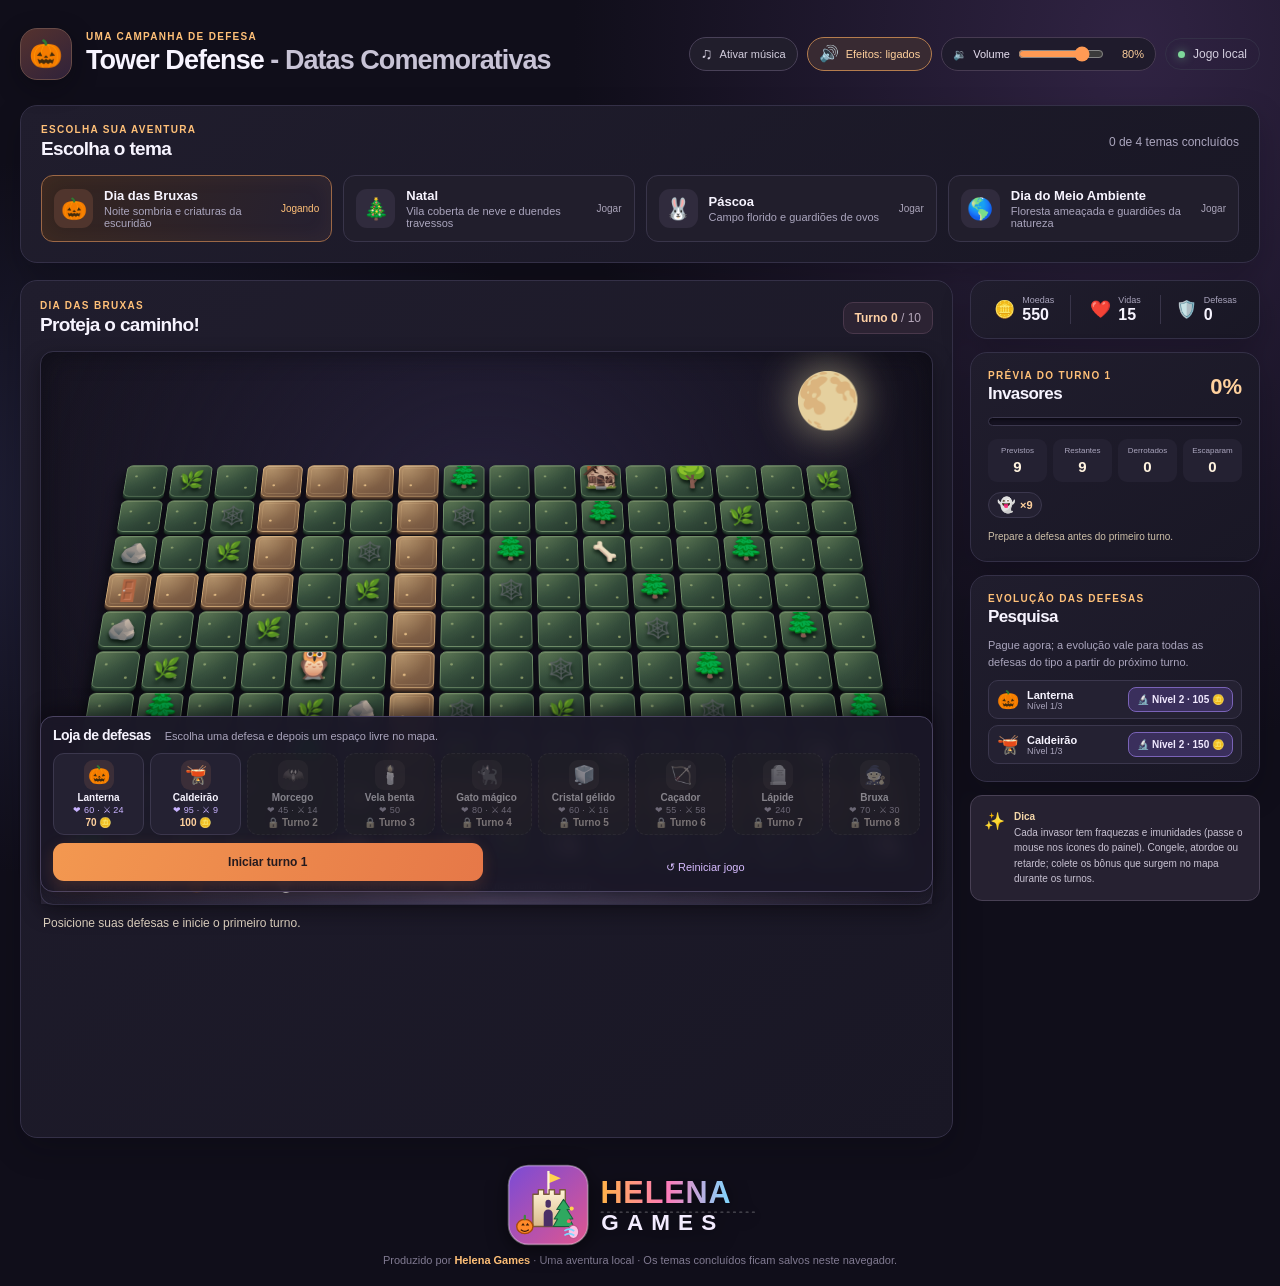
==== index.html @ a81d4ac5 "Movendo pasta para root do repositório." ====
<!doctype html>
<html lang="pt-BR">
  <head>
    <meta charset="utf-8">
    <meta name="viewport" content="width=device-width, initial-scale=1">
    <meta name="theme-color" content="#171327">
    <title>Tower Defense - Datas Comemorativas</title>
    <link rel="stylesheet" href="styles.css">
    <script src="audio.js" defer></script>
    <script src="game.js" defer></script>
  </head>
  <body>
    <main class="app-shell">
      <header class="topbar">
        <div class="brand-mark" id="brand-mark" aria-hidden="true">🎃</div>
        <div>
          <p class="eyebrow">Uma campanha de defesa</p>
          <h1>Tower Defense <span>- Datas Comemorativas</span></h1>
        </div>
        <div class="header-actions">
          <button class="music-toggle" id="music-toggle" type="button" aria-pressed="false">
            <span class="music-icon" aria-hidden="true">♫</span>
            <span id="music-label">Ativar música</span>
          </button>
          <button class="music-toggle is-playing" id="sfx-toggle" type="button" aria-pressed="true">
            <span class="music-icon" aria-hidden="true">🔊</span>
            <span id="sfx-label">Efeitos: ligados</span>
          </button>
          <label class="volume-control" for="volume-slider">
            <span aria-hidden="true">🔉</span>
            <span class="volume-label">Volume</span>
            <input id="volume-slider" type="range" min="0" max="100" step="1" value="80" aria-label="Volume geral">
            <output id="volume-value" for="volume-slider">80%</output>
          </label>
          <div class="local-badge"><span></span> Jogo local</div>
        </div>
      </header>

      <section class="campaign-panel panel" aria-labelledby="campaign-title">
        <div class="section-heading">
          <div>
            <p class="eyebrow">Escolha sua aventura</p>
            <h2 id="campaign-title">Escolha o tema</h2>
          </div>
          <p class="progress-label" id="campaign-progress">0 de 4 temas concluídos</p>
        </div>
        <div class="theme-list" id="theme-list"></div>
      </section>

      <section class="game-layout" id="game-layout" aria-label="Fase Dia das Bruxas">
        <div class="board-panel panel">
          <div class="section-heading board-heading">
            <div>
              <p class="eyebrow" id="phase-eyebrow">Dia das Bruxas</p>
              <h2>Proteja o caminho!</h2>
            </div>
            <div class="wave-counter" id="wave-counter">Turno 0 <span>/ 10</span></div>
          </div>

          <div class="board-frame">
            <div class="sky" id="sky" aria-hidden="true"></div>
            <div class="board-stage">
              <div class="board" id="board" role="grid" aria-label="Tabuleiro da fase"></div>
              <div class="effects-layer" id="effects-layer" aria-hidden="true"></div>
            </div>
            <div class="board-legend">
              <span><i class="legend-path"></i> Caminho dos inimigos</span>
              <span><i class="legend-tower" id="legend-tower">🎃</i> Sua defesa</span>
              <span><i class="legend-enemy" id="legend-enemy">👻</i> Invasor (ataca suas defesas)</span>
              <span><i class="legend-rock">🪨</i> Pedra (não permite construir)</span>
            </div>
          </div>
          <p class="game-message" id="game-message" role="status" aria-live="polite"></p>
          <section class="shop-dock" aria-labelledby="shop-title">
            <div class="dock-header">
              <h2 id="shop-title">Loja de defesas</h2>
              <p class="shop-hint" id="shop-hint">Escolha uma defesa e depois um espaço livre no mapa.</p>
            </div>
            <div class="shop-items" id="shop-items"></div>
            <div class="tower-inspector" id="tower-inspector" hidden>
              <span id="inspector-info"></span>
              <button class="repair-button" id="inspector-repair" type="button">🔧 Reparar</button>
              <button class="text-button" id="inspector-close" type="button" aria-label="Fechar detalhes da defesa">✕</button>
            </div>
            <div class="shop-actions">
              <button class="primary-button" id="turn-button" type="button">Iniciar turno 1</button>
              <button class="pause-button" id="pause-button" type="button" hidden>⏸ Pausar jogo</button>
              <button class="repair-button" id="repair-button" type="button" hidden>🔧 Reparar defesas</button>
              <button class="text-button" id="restart-button" type="button">↺ Reiniciar jogo</button>
            </div>
          </section>
        </div>

        <aside class="side-panel">
          <section class="panel stats-panel" aria-label="Estado da partida">
            <div class="stat">
              <span class="stat-icon">🪙</span>
              <div><span class="stat-label">Moedas</span><strong id="coins">550</strong></div>
            </div>
            <div class="stat">
              <span class="stat-icon">❤️</span>
              <div><span class="stat-label">Vidas</span><strong id="lives">15</strong></div>
            </div>
            <div class="stat">
              <span class="stat-icon">🛡️</span>
              <div><span class="stat-label">Defesas</span><strong id="tower-count">0</strong></div>
            </div>
          </section>

          <section class="panel wave-panel" aria-labelledby="wave-title">
            <div class="section-heading compact-heading">
              <div>
                <p class="eyebrow" id="wave-phase-label">Prévia do turno 1</p>
                <h2 id="wave-title">Invasores</h2>
              </div>
              <strong class="wave-percent" id="wave-percent">0%</strong>
            </div>
            <div class="wave-progress" id="wave-progress" role="progressbar" aria-label="Progresso da onda" aria-valuemin="0" aria-valuemax="100" aria-valuenow="0">
              <span id="wave-progress-fill"></span>
            </div>
            <dl class="wave-stats">
              <div><dt id="wave-total-label">Previstos</dt><dd id="wave-total">0</dd></div>
              <div><dt>Restantes</dt><dd id="wave-remaining">0</dd></div>
              <div><dt>Derrotados</dt><dd id="wave-defeated">0</dd></div>
              <div><dt>Escaparam</dt><dd id="wave-escaped">0</dd></div>
            </dl>
            <div class="wave-roster" id="wave-roster" aria-label="Tipos de invasores do turno"></div>
            <p class="wave-note" id="wave-note"></p>
          </section>

          <section class="panel research-panel" aria-labelledby="research-title">
            <div class="section-heading compact-heading">
              <div>
                <p class="eyebrow">Evolução das defesas</p>
                <h2 id="research-title">Pesquisa</h2>
              </div>
            </div>
            <p class="shop-hint">Pague agora; a evolução vale para todas as defesas do tipo a partir do próximo turno.</p>
            <div class="research-list" id="research-list"></div>
          </section>

          <section class="tip-card">
            <span aria-hidden="true">✨</span>
            <p><strong>Dica</strong> Cada invasor tem fraquezas e imunidades (passe o mouse nos ícones do painel). Congele, atordoe ou retarde; colete os bônus que surgem no mapa durante os turnos.</p>
          </section>
        </aside>
      </section>
      <footer>
        <img class="studio-logo" src="logo-helena-games.svg" alt="Helena Games" width="270" height="86">
        <p>Produzido por <strong>Helena Games</strong> · Uma aventura local · Os temas concluídos ficam salvos neste navegador.</p>
      </footer>
    </main>
    <div class="congrats defeat-overlay" id="defeat" role="dialog" aria-modal="true" aria-labelledby="defeat-title" hidden>
      <div class="congrats-card defeat-card">
        <div class="congrats-trophy" aria-hidden="true">💀</div>
        <h2 id="defeat-title">Você perdeu!</h2>
        <p id="defeat-text"></p>
        <button class="primary-button" id="defeat-restart" type="button">↺ Tentar novamente</button>
      </div>
    </div>
    <div class="congrats pause-overlay" id="pause-overlay" role="dialog" aria-modal="true" aria-labelledby="pause-title" hidden>
      <div class="congrats-card pause-card">
        <div class="congrats-trophy" aria-hidden="true">⏸</div>
        <h2 id="pause-title">Jogo pausado</h2>
        <p>Os invasores aguardam. Pressione <kbd>P</kbd> ou clique abaixo para continuar.</p>
        <button class="primary-button" id="resume-button" type="button">▶ Continuar</button>
      </div>
    </div>
    <div class="congrats" id="congrats" role="dialog" aria-modal="true" aria-labelledby="congrats-title" hidden>
      <div class="confetti" id="confetti" aria-hidden="true"></div>
      <div class="congrats-card">
        <div class="congrats-trophy" aria-hidden="true">🏆</div>
        <h2 id="congrats-title">Parabéns!</h2>
        <p id="congrats-text"></p>
        <button class="primary-button" id="congrats-close" type="button">Escolher outro tema</button>
      </div>
    </div>
  </body>
</html>
---- styles.css ----
:root {
  color-scheme: dark;
  font-family: "Trebuchet MS", Arial, sans-serif;
  color: #f7f4ff;
  background: #100e1a;
  font-synthesis: none;
  text-rendering: optimizeLegibility;
  --surface: #1b1828;
  --surface-raised: #242035;
  --border: #343047;
  --muted: #aaa5bd;
  --accent: #ff9a54;
  --accent-bright: #ffc078;
}

* {
  box-sizing: border-box;
}

body {
  margin: 0;
  min-width: 320px;
  min-height: 100vh;
  background:
    radial-gradient(ellipse at 77% 3%, #302343 0, transparent 35rem),
    radial-gradient(ellipse at 8% 35%, #202038 0, transparent 32rem),
    #100e1a;
  background-size: 115% 115%;
  animation: night-glow 18s ease-in-out infinite alternate;
}

body::before {
  position: fixed;
  z-index: 0;
  inset: 0;
  background-image:
    radial-gradient(2px 2px at 14% 23%, #ffe0a877 45%, transparent 55%),
    radial-gradient(2px 2px at 82% 17%, #d7bcff66 45%, transparent 55%),
    radial-gradient(1px 1px at 62% 72%, #ffffff66 45%, transparent 55%),
    radial-gradient(2px 2px at 29% 86%, #ffbc7755 45%, transparent 55%);
  content: "";
  pointer-events: none;
  animation: fireflies 7s ease-in-out infinite alternate;
}

@keyframes night-glow {
  from { background-position: 0 0, 0 0, 0 0; }
  to { background-position: 4% 5%, -3% 2%, 0 0; }
}

@keyframes fireflies {
  from { opacity: 0.35; transform: translateY(3px); }
  to { opacity: 0.9; transform: translateY(-4px); }
}

@keyframes jack-o-lantern {
  0%, 100% { transform: rotate(-3deg) translateY(0); }
  50% { transform: rotate(3deg) translateY(-3px); }
}

@keyframes spooky-bob {
  0%, 100% { transform: translateY(1px) rotate(-3deg); }
  50% { transform: translateY(-4px) rotate(3deg); }
}

@keyframes standing-bob {
  0%, 100% { transform: translateY(0) scaleY(1.25) rotate(-2deg); }
  50% { transform: translateY(-3px) scaleY(1.3) rotate(2deg); }
}

@keyframes path-shimmer {
  0%, 100% { filter: brightness(1); }
  50% { filter: brightness(1.13); }
}

@keyframes message-glow {
  0%, 100% { text-shadow: 0 0 0 transparent; }
  50% { text-shadow: 0 0 12px #ffc07866; }
}

@keyframes music-pulse {
  from { transform: scale(0.9); }
  to { transform: scale(1.2); }
}

button {
  font: inherit;
}

[hidden] {
  display: none !important;
}

.app-shell {
  position: relative;
  z-index: 1;
  width: min(1400px, calc(100% - 40px));
  margin: 0 auto;
  padding: 28px 0 20px;
}

.topbar {
  display: flex;
  align-items: center;
  gap: 14px;
  margin-bottom: 25px;
}

.header-actions {
  display: flex;
  align-items: center;
  gap: 9px;
  margin-left: auto;
}

.brand-mark {
  display: grid;
  width: 52px;
  height: 52px;
  place-items: center;
  border: 1px solid #684b47;
  border-radius: 17px;
  background: linear-gradient(145deg, #55322e, #30223a);
  font-size: 27px;
  box-shadow: 0 8px 24px #08070c66;
  animation: jack-o-lantern 4s ease-in-out infinite;
}

h1,
h2,
p {
  margin: 0;
}

h1,
h2 {
  font-family: "Trebuchet MS", Arial, sans-serif;
  letter-spacing: -0.035em;
}

h1 {
  font-size: clamp(20px, 3vw, 27px);
  line-height: 1.15;
}

h1 span {
  color: #c8c3d6;
  font-weight: 700;
}

h2 {
  font-size: 19px;
}

.eyebrow {
  margin-bottom: 3px;
  color: var(--accent-bright);
  font-size: 10px;
  font-weight: 800;
  letter-spacing: 0.13em;
  text-transform: uppercase;
}

.local-badge {
  display: flex;
  align-items: center;
  gap: 8px;
  padding: 8px 12px;
  border: 1px solid #343047;
  border-radius: 99px;
  color: #d3cede;
  font-size: 12px;
}

.music-toggle {
  display: inline-flex;
  min-height: 34px;
  align-items: center;
  justify-content: center;
  gap: 7px;
  padding: 0 11px;
  border: 1px solid #494158;
  border-radius: 99px;
  background: #211e2c;
  color: #d3cede;
  cursor: pointer;
  font-size: 11px;
  transition: border-color 160ms, background 160ms, color 160ms;
}

.music-toggle:hover,
.music-toggle.is-playing {
  border-color: #b57d4e;
  background: #382a32;
  color: #ffd09c;
}

.music-icon {
  font-size: 16px;
  line-height: 1;
}

.music-toggle.is-playing .music-icon {
  animation: music-pulse 650ms ease-in-out infinite alternate;
}

.local-badge span {
  width: 7px;
  height: 7px;
  border-radius: 50%;
  background: #7ed89a;
  box-shadow: 0 0 10px #7ed89a99;
}

.panel {
  border: 1px solid var(--border);
  border-radius: 17px;
  background: linear-gradient(145deg, var(--panel-a, #201d2d), var(--panel-b, #191725));
  box-shadow: 0 12px 30px #08070c38;
}

.campaign-panel {
  padding: 18px 20px 20px;
  margin-bottom: 17px;
}

.section-heading {
  display: flex;
  align-items: center;
  justify-content: space-between;
  gap: 12px;
}

.progress-label {
  color: var(--muted);
  font-size: 12px;
}

.theme-list {
  display: grid;
  grid-template-columns: repeat(auto-fit, minmax(240px, 1fr));
  gap: 11px;
  margin-top: 15px;
}

.theme-card {
  display: flex;
  min-width: 0;
  align-items: center;
  gap: 11px;
  padding: 12px;
  border: 1px solid #39354a;
  border-radius: 12px;
  background: #211e2c;
  text-align: left;
  transition: transform 160ms, border-color 160ms, box-shadow 160ms;
}

.theme-card.available {
  border-color: #9c6846;
  background: linear-gradient(110deg, #35251f, #252031);
  box-shadow: inset 0 0 22px #ff9a5410;
}

.theme-card.available:hover {
  transform: translateY(-2px);
  box-shadow: 0 8px 22px #08070c44, inset 0 0 24px #ff9a5419;
}

.theme-card.unlocked-next {
  border-color: #61513d;
}

.theme-icon {
  display: grid;
  width: 39px;
  height: 39px;
  flex: 0 0 auto;
  place-items: center;
  border-radius: 11px;
  background: #302b3d;
  font-size: 21px;
}

.available .theme-icon {
  background: #50352d;
}

.theme-copy {
  display: grid;
  min-width: 0;
  gap: 2px;
}

.theme-copy strong {
  overflow: hidden;
  font-size: 13px;
  text-overflow: ellipsis;
  white-space: nowrap;
}

.theme-copy small {
  color: var(--muted);
  font-size: 11px;
}

.theme-state {
  margin-left: auto;
  color: #a9a3b8;
  font-size: 10px;
  white-space: nowrap;
}

.available .theme-state {
  color: var(--accent-bright);
}

.game-layout {
  display: grid;
  grid-template-columns: minmax(0, 1fr) 290px;
  align-items: start;
  gap: 17px;
}

.board-panel {
  min-width: 0;
  padding: 19px;
}

.board-heading {
  margin-bottom: 15px;
}

.wave-counter {
  padding: 8px 11px;
  border: 1px solid #49384b;
  border-radius: 10px;
  background: #2c2333;
  color: #ffd1a5;
  font-size: 12px;
  font-weight: 800;
  white-space: nowrap;
}

.wave-counter span {
  color: #b6a8bb;
  font-weight: 500;
}

.board-frame {
  padding: 11px;
  border: 1px solid #343047;
  border-radius: 13px;
  background:
    radial-gradient(ellipse at 50% 30%, #252039, transparent 75%),
    linear-gradient(145deg, #171421, #100e19);
  box-shadow: inset 0 0 25px #0b0a12a8, 0 8px 18px #09070e80;
}

.board-stage {
  position: relative;
  isolation: isolate;
  margin: -3% 1% 0;
  transform: perspective(1250px) rotateX(26deg);
  transform-origin: 50% 100%;
  filter: drop-shadow(0 18px 14px #05040a99);
}

.effects-layer {
  position: absolute;
  z-index: 20;
  inset: 0;
  overflow: visible;
  pointer-events: none;
}

.board {
  position: relative;
  z-index: 1;
  display: grid;
  grid-template-columns: repeat(16, minmax(0, 1fr));
  grid-auto-rows: auto;
  align-items: start;
  gap: 6px;
}

.tile {
  position: relative;
  display: grid;
  width: 100%;
  min-width: 0;
  min-height: 0;
  aspect-ratio: 1;
  place-items: center;
  overflow: hidden;
  padding: 0;
  border: 1px solid #6f8d68;
  border-radius: 7px;
  background:
    radial-gradient(ellipse at 20% 5%, #c1e39b18, transparent 60%),
    radial-gradient(circle at 25% 35%, #819567 0 1px, transparent 2px),
    radial-gradient(circle at 75% 73%, #91a16b 0 1px, transparent 2px),
    linear-gradient(150deg, #496344 0%, #344d3b 48%, #293d32 100%);
  color: white;
  cursor: crosshair;
  font-size: clamp(13px, 2.7vw, 24px);
  box-shadow:
    inset 0 1px 0 #d9e8ae40,
    0 1px 0 #2c4535,
    0 2px 0 #263c2e,
    0 3px 0 #203428,
    0 4px 0 #1a2b22,
    0 5px 0 #15231b,
    0 8px 9px #05090799;
  transition: filter 120ms, border-color 120ms, box-shadow 120ms;
}

.tile:not(.path):not(.tower-tile):not(.enemy-tile)::before {
  position: absolute;
  inset: 0;
  border-radius: inherit;
  background: linear-gradient(135deg, #ffffff0a, transparent 45%, #06120d1c);
  content: "";
  pointer-events: none;
}

.tile:hover:not(:disabled) {
  z-index: 1;
  border-color: #ffd09c;
  filter: brightness(1.25);
}

.tile.path {
  border-color: #d2ab78;
  background:
    radial-gradient(ellipse at 20% 8%, #fff1bd38, transparent 58%),
    radial-gradient(circle at 30% 65%, #e0b780 0 1px, transparent 2px),
    linear-gradient(150deg, #a27a55 0%, #876548 48%, #6d503d 100%);
  cursor: default;
  animation: path-shimmer 4s ease-in-out infinite;
  box-shadow:
    inset 0 1px 0 #ffedc27a,
    0 1px 0 #6d4f38,
    0 2px 0 #5e4331,
    0 3px 0 #50392a,
    0 4px 0 #422f23,
    0 5px 0 #35261d,
    0 8px 9px #0a060599;
}

.tile.path::before {
  position: absolute;
  inset: 3px;
  border: 1px solid #f3d09a30;
  border-radius: 4px;
  content: "";
  pointer-events: none;
}

.tile.tower-tile {
  overflow: visible;
  border-color: #e2a35e;
  background:
    radial-gradient(ellipse at 50% 85%, #f6a04928, transparent 56%),
    linear-gradient(145deg, #754a36, #49313a 75%);
  box-shadow:
    inset 0 1px 0 #ffcf8c70,
    0 1px 0 #5a3828,
    0 2px 0 #4d2f23,
    0 3px 0 #402720,
    0 4px 0 #34201b,
    0 5px 0 #281a17,
    0 8px 9px #09070dcc,
    0 0 14px #ffa34b30;
}

.tower-entity {
  position: relative;
  display: grid;
  width: 100%;
  height: 100%;
  place-items: center;
  isolation: isolate;
}

.tower-base {
  position: absolute;
  bottom: 12%;
  left: 50%;
  width: 76%;
  height: 34%;
  border: 1px solid #ffca8c99;
  border-radius: 50%;
  background: radial-gradient(ellipse at 35% 25%, #fbc880, #a2623a 62%, #5d3228);
  box-shadow:
    0 1px 0 #7c4730,
    0 2px 0 #6b3b29,
    0 3px 0 #582f23,
    0 4px 0 #46251d,
    0 7px 6px #09070dcc,
    inset 0 1px 2px #fff3cc99;
  transform: translateX(-50%);
}

.tower-tile .tile-emoji {
  z-index: 2;
  margin-bottom: 18%;
  filter: drop-shadow(0 4px 2px #140b0bb3) drop-shadow(0 0 5px #ffae5670);
  animation: standing-bob 4s ease-in-out infinite;
}

.tower-glint {
  position: absolute;
  z-index: 3;
  top: 21%;
  right: 24%;
  width: 7px;
  height: 7px;
  border-radius: 50%;
  background: #fff3b8;
  box-shadow: 0 0 9px 3px #ffb44d99;
  animation: fireflies 1.8s ease-in-out infinite alternate;
}

.tile:disabled {
  cursor: default;
}

.tile.enemy-tile {
  overflow: visible;
  border-color: #ad94d0;
  background:
    radial-gradient(ellipse at 50% 80%, #bd8cff3b, transparent 58%),
    linear-gradient(145deg, #65537c, #403953 80%);
  box-shadow:
    inset 0 1px 0 #e1ccff66,
    0 1px 0 #4b3f60,
    0 2px 0 #41364f,
    0 3px 0 #382f45,
    0 4px 0 #2e263a,
    0 5px 0 #261f31,
    0 8px 9px #0a0612cc,
    0 0 14px #c99cff38;
}

.enemy-entity {
  position: absolute;
  z-index: 2;
  display: grid;
  width: 100%;
  height: 100%;
  place-items: center;
  filter: drop-shadow(0 4px 3px #0b0615aa);
  will-change: transform;
}

.enemy-entity::before {
  position: absolute;
  bottom: 8%;
  left: 50%;
  width: 54%;
  height: 18%;
  border-radius: 50%;
  background: #100b1b8c;
  content: "";
  filter: blur(2px);
  transform: translateX(-50%);
}

.enemy-entity .tile-emoji {
  z-index: 1;
  margin-bottom: 22%;
  filter: drop-shadow(0 0 7px #dfc5ff91);
  animation: standing-bob 1.8s ease-in-out infinite;
}

.enemy-entity.enemy-stacked {
  z-index: 3;
  transform: translate(22%, -15%) scale(.68);
}

.enemy-entity .enemy-health {
  z-index: 4;
  right: 14%;
  bottom: 7%;
  left: 14%;
  height: 4px;
  border: 1px solid #16101c;
  background: #25182e;
  box-shadow: 0 1px 2px #0b061599;
}

.enemy-entity .enemy-health span {
  border-radius: inherit;
  background: linear-gradient(90deg, #ff575e, #ffc079);
  box-shadow: 0 0 5px #ff575e99;
  transition: width 180ms ease-out;
}

.tile.selected {
  outline: 2px solid #ffbd70;
  outline-offset: 1px;
}

.tile-emoji {
  position: relative;
  z-index: 1;
}

.path-marker {
  transform: scaleY(1.2);
}

.wave-panel {
  padding: 17px;
}

.wave-percent {
  color: #ffd19d;
  font-size: 22px;
}

.wave-progress {
  height: 9px;
  margin: 13px 0;
  overflow: hidden;
  border: 1px solid #3b374d;
  border-radius: 9px;
  background: #151221;
  box-shadow: inset 0 2px 3px #07050c99;
}

.wave-progress span {
  display: block;
  width: 0;
  height: 100%;
  border-radius: inherit;
  background: linear-gradient(90deg, #f06d3f, #ffc078);
  box-shadow: 0 0 10px #ff9a5499;
  transition: width 250ms ease-out;
}

.wave-stats {
  display: grid;
  grid-template-columns: repeat(4, 1fr);
  gap: 6px;
  margin: 0;
}

.wave-stats div {
  display: grid;
  gap: 3px;
  padding: 7px 4px;
  border-radius: 9px;
  background: #242132;
  text-align: center;
}

.wave-stats dt {
  color: var(--muted);
  font-size: 8px;
}

.wave-stats dd {
  margin: 0;
  color: #fff3df;
  font-size: 15px;
  font-weight: 800;
}

.wave-note {
  margin-top: 11px;
  color: #cdbfa8;
  font-size: 10px;
  line-height: 1.5;
}

.enemy-health {
  position: absolute;
  right: 3px;
  bottom: 3px;
  left: 3px;
  height: 3px;
  overflow: hidden;
  border-radius: 4px;
  background: #25202c;
}

.enemy-health span {
  display: block;
  height: 100%;
  background: #ff777e;
}

.projectile,
.impact-flash,
.destruction-burst,
.debris-particle {
  position: absolute;
  z-index: 30;
  pointer-events: none;
  will-change: transform, opacity;
}

.projectile {
  display: grid;
  width: 17px;
  height: 17px;
  place-items: center;
  border: 1px solid #fff0bd;
  border-radius: 50% 50% 45% 45%;
  color: #fff8cc;
  font-size: 13px;
  line-height: 1;
}

.projectile {
  --glow: #ffb447;
  background: radial-gradient(circle at 35% 30%, #fffbe0, var(--glow) 45%, color-mix(in srgb, var(--glow) 55%, #3a0f1f) 90%);
  box-shadow: 0 0 7px 3px color-mix(in srgb, var(--glow) 80%, transparent), 0 0 17px 7px color-mix(in srgb, var(--glow) 45%, transparent);
}

.projectile.enemy-shot {
  width: 15px;
  height: 15px;
  border-color: #ffd0d0;
  color: #fff;
  font-size: 11px;
}

.floating-text {
  position: absolute;
  z-index: 35;
  color: #fff;
  font-size: 15px;
  font-weight: 800;
  pointer-events: none;
  text-shadow: 0 2px 3px #000, 0 0 8px currentColor;
  white-space: nowrap;
}

.floating-text.text-damage {
  color: #ff7a7a;
}

.floating-text.text-destroyed {
  color: #ffb25c;
  font-size: 13px;
  letter-spacing: 0.04em;
}

.impact-flash {
  --glow: #ffad5c;
  width: 23px;
  height: 23px;
  border: 2px solid #fff0b8;
  border-radius: 50%;
  background: radial-gradient(circle, #fff5c9b8, #ff9a5425 48%, transparent 70%);
  box-shadow: 0 0 13px 5px color-mix(in srgb, var(--glow) 55%, transparent);
}

.destruction-burst {
  color: #fff0c4;
  font-size: 24px;
  filter: drop-shadow(0 0 8px #ff9e50) drop-shadow(0 3px 3px #18091a);
}

.debris-particle {
  width: 6px;
  height: 6px;
  border: 1px solid #fff4d180;
  border-radius: 40% 60% 55% 45%;
  box-shadow: 0 0 6px currentColor;
}

.board-legend {
  display: flex;
  flex-wrap: wrap;
  gap: 12px 18px;
  padding: 12px 2px 1px;
  color: #c1bdcc;
  font-size: 10px;
}

.board-legend span {
  display: inline-flex;
  align-items: center;
  gap: 6px;
}

.board-legend i {
  display: inline-grid;
  width: 13px;
  height: 13px;
  place-items: center;
  font-size: 12px;
  font-style: normal;
}

.legend-path {
  border: 1px solid #b68b65;
  border-radius: 3px;
  background: #806448;
}

.game-message {
  min-height: 22px;
  padding: 11px 3px 0;
  color: #e4d7c5;
  font-size: 12px;
  animation: message-glow 3s ease-in-out infinite;
}

.side-panel {
  display: grid;
  gap: 13px;
}

.stats-panel {
  display: grid;
  grid-template-columns: repeat(3, 1fr);
  padding: 14px 8px;
}

.stat {
  display: flex;
  align-items: center;
  justify-content: center;
  gap: 7px;
  min-width: 0;
}

.stat + .stat {
  border-left: 1px solid #39354a;
}

.stat-icon {
  font-size: 17px;
}

.stat div {
  display: grid;
  gap: 1px;
}

.stat-label {
  color: var(--muted);
  font-size: 9px;
}

.stat strong {
  font-family: "Trebuchet MS", Arial, sans-serif;
  font-size: 16px;
}

.shop-panel {
  padding: 17px;
}

.compact-heading h2 {
  font-size: 17px;
}

.shop-hint {
  margin: 10px 0;
  color: var(--muted);
  font-size: 11px;
  line-height: 1.5;
}

.shop-items {
  display: grid;
  gap: 8px;
}

.shop-item {
  display: flex;
  width: 100%;
  align-items: center;
  gap: 9px;
  padding: 10px;
  border: 1px solid #3b374d;
  border-radius: 11px;
  background: #242132;
  color: #f7f4ff;
  cursor: pointer;
  text-align: left;
  transition: border-color 120ms, background 120ms;
}

.shop-item:hover:not(:disabled),
.shop-item.selected {
  border-color: #d48e53;
  background: #332a32;
  box-shadow: 0 0 15px #ff9a5420;
}

.shop-item:disabled {
  cursor: not-allowed;
  opacity: 0.48;
}

.shop-emoji {
  display: grid;
  width: 35px;
  height: 35px;
  flex: 0 0 auto;
  place-items: center;
  border-radius: 9px;
  background: #3b2e38;
  font-size: 20px;
}

.shop-copy {
  display: grid;
  gap: 2px;
}

.shop-copy strong {
  font-size: 11px;
}

.shop-copy small {
  color: var(--muted);
  font-size: 9px;
}

.shop-price {
  margin-left: auto;
  color: #ffd19d;
  font-size: 10px;
  font-weight: 700;
  white-space: nowrap;
}

.primary-button {
  width: 100%;
  min-height: 43px;
  margin-top: 13px;
  border: 0;
  border-radius: 11px;
  background: linear-gradient(110deg, #f39850, #e67848);
  color: #241a1e;
  cursor: pointer;
  font-size: 12px;
  font-weight: 900;
  box-shadow: 0 5px 16px #db744333;
}

.primary-button:hover:not(:disabled) {
  filter: brightness(1.09);
  transform: translateY(-1px);
}

.primary-button:disabled {
  cursor: not-allowed;
  opacity: 0.52;
}

.text-button {
  display: block;
  margin: 10px auto 0;
  border: 0;
  background: transparent;
  color: #d7bcff;
  cursor: pointer;
  font-size: 11px;
}

.text-button:hover {
  color: white;
}

.tip-card {
  display: flex;
  align-items: flex-start;
  gap: 9px;
  padding: 13px;
  border: 1px solid #484054;
  border-radius: 12px;
  background: #262131;
  color: #c8c2d2;
  font-size: 10px;
  line-height: 1.55;
}

.tip-card > span {
  font-size: 17px;
}

.tip-card strong {
  display: block;
  color: #f4d7a9;
}

footer {
  padding: 19px 0 0;
  color: #807a91;
  font-size: 10px;
  text-align: center;
}

@media (prefers-reduced-motion: reduce) {
  *,
  *::before,
  *::after {
    scroll-behavior: auto !important;
    animation-duration: 0.01ms !important;
    animation-iteration-count: 1 !important;
    transition-duration: 0.01ms !important;
  }
}

@media (max-width: 850px) {
  .game-layout {
    grid-template-columns: 1fr;
  }

  .side-panel {
    grid-template-columns: 1fr 1fr;
  }

  .stats-panel {
    grid-column: 1 / -1;
  }

  .tip-card {
    align-self: stretch;
  }
}

@media (max-width: 560px) {
  .app-shell {
    width: min(100% - 22px, 500px);
    padding-top: 17px;
  }

  .topbar {
    gap: 10px;
    margin-bottom: 17px;
  }

  .brand-mark {
    width: 43px;
    height: 43px;
    border-radius: 13px;
    font-size: 23px;
  }

  .local-badge {
    padding: 7px 8px;
    font-size: 10px;
  }

  .header-actions {
    gap: 5px;
  }

  .music-toggle {
    gap: 4px;
    padding: 0 8px;
    font-size: 10px;
  }

  .campaign-panel,
  .board-panel {
    padding: 14px;
  }

  .theme-list {
    grid-template-columns: 1fr;
    gap: 7px;
    margin-top: 11px;
  }

  .theme-card {
    padding: 8px 10px;
  }

  .theme-icon {
    width: 34px;
    height: 34px;
  }

  .board-frame {
    padding: 6px;
  }

  .board {
    gap: 2px;
  }

  .tile {
    border-radius: 4px;
    font-size: clamp(10px, 4vw, 20px);
  }

  .board-legend {
    gap: 8px 11px;
    font-size: 9px;
  }

  .side-panel {
    grid-template-columns: 1fr;
  }

  .stats-panel {
    grid-column: auto;
  }
}


/* Defesas: vida, dano e variações */
.tower-health {
  position: absolute;
  z-index: 4;
  right: 12%;
  bottom: 4%;
  left: 12%;
  height: 4px;
  overflow: hidden;
  border: 1px solid #10201a;
  border-radius: 3px;
  background: #15221c;
  box-shadow: 0 1px 2px #0b061599;
}

.tower-health span {
  display: block;
  height: 100%;
  background: linear-gradient(90deg, #4be08a, #c8ff8a);
  box-shadow: 0 0 5px #4be08a99;
  transition: width 180ms ease-out;
}

.tower-entity.is-critical .tower-health span {
  background: linear-gradient(90deg, #ff4d4d, #ffa05c);
  box-shadow: 0 0 5px #ff4d4d99;
}

.tower-entity.is-critical .tile-emoji {
  filter: drop-shadow(0 4px 2px #140b0bb3) saturate(.5) brightness(.85);
}

.tower-tombstone .tower-base {
  background: radial-gradient(ellipse at 35% 25%, #bcc0d0, #656a80 62%, #343748);
  border-color: #d5d9ea88;
}

.tower-bat .tile-emoji {
  animation-duration: 900ms;
}

.tower-witch .tower-glint {
  background: #b9ffc9;
  box-shadow: 0 0 9px 3px #4bff8099;
}

.tower-cauldron .tower-glint {
  background: #b9f4ff;
  box-shadow: 0 0 9px 3px #4bcfff99;
}

.tower-hunter .tower-glint {
  background: #fff0a8;
}

.tile.tower-hit .tower-entity {
  animation: tower-shake 320ms ease-out;
}

.tile.tower-hit .tile-emoji {
  filter: drop-shadow(0 0 8px #ff3b3b) brightness(1.6) !important;
}

@keyframes tower-shake {
  0% { transform: translateX(0); }
  20% { transform: translateX(-4px) rotate(-4deg); }
  45% { transform: translateX(4px) rotate(4deg); }
  70% { transform: translateX(-2px); }
  100% { transform: translateX(0); }
}

.enemy-entity.st-slow .tile-emoji {
  filter: drop-shadow(0 0 7px #5fe0ff) hue-rotate(150deg);
}

.enemy-entity.st-freeze .tile-emoji {
  animation: none;
  filter: drop-shadow(0 0 9px #9fe8ff) saturate(.4) brightness(1.4) hue-rotate(160deg);
}

.enemy-entity.st-freeze::after {
  position: absolute;
  inset: 12% 14% 22%;
  border: 1px solid #d8f6ff;
  border-radius: 8px;
  background: linear-gradient(135deg, #e5f9ff88, #8fd8ff44);
  box-shadow: 0 0 10px #8fe0ff99;
  content: "";
}

.enemy-entity.st-stun .tile-emoji {
  animation: stun-wobble 380ms linear infinite;
}

.enemy-entity.st-burn .tile-emoji {
  filter: drop-shadow(0 0 8px #ff7a2a) brightness(1.2);
}

.enemy-entity.st-poison .tile-emoji {
  filter: drop-shadow(0 0 8px #7dff6a) hue-rotate(60deg);
}

.enemy-entity.st-disarm .tile-emoji {
  opacity: .72;
}

@keyframes stun-wobble {
  0% { transform: scaleY(1.25) rotate(-10deg); }
  50% { transform: scaleY(1.25) rotate(10deg); }
  100% { transform: scaleY(1.25) rotate(-10deg); }
}

.enemy-status {
  position: absolute;
  z-index: 5;
  top: -2%;
  left: 50%;
  display: flex;
  gap: 1px;
  font-size: 9px;
  font-style: normal;
  line-height: 1;
  pointer-events: none;
  transform: translateX(-50%);
  white-space: nowrap;
}

.enemy-status i {
  font-style: normal;
  filter: drop-shadow(0 1px 1px #000);
}

.enemy-entity.is-boss .tile-emoji {
  font-size: 1.45em;
  filter: drop-shadow(0 0 9px #ff4b3b);
}

/* Decoração do mapa */
.decor {
  position: relative;
  z-index: 1;
  display: grid;
  width: 100%;
  height: 100%;
  place-items: center;
  pointer-events: none;
  filter: drop-shadow(0 4px 2px #05100acc);
}

.decor-tree {
  font-size: 1.35em;
  transform: translateY(-14%) scaleY(1.25);
  transform-origin: 50% 90%;
  animation: tree-sway 4.5s ease-in-out infinite alternate;
}

.decor-landmark {
  font-size: 1.55em;
  transform: translateY(-14%) scaleY(1.2);
  transform-origin: 50% 90%;
}

.decor-small {
  font-size: .95em;
  opacity: .92;
  transform: scaleY(1.2);
}

.decor-pumpkin {
  font-size: .95em;
  transform: scaleY(1.15);
  filter: drop-shadow(0 0 7px #ff9a3c99);
  animation: decor-glow 2.8s ease-in-out infinite alternate;
}

.decor-flame {
  font-size: .95em;
  transform: scaleY(1.25);
  filter: drop-shadow(0 0 9px #ffcf6ab0);
  animation: decor-flicker 900ms steps(2, end) infinite;
}

@keyframes tree-sway {
  from { transform: translateY(-14%) scaleY(1.25) rotate(-3deg); }
  to { transform: translateY(-14%) scaleY(1.25) rotate(3deg); }
}

@keyframes decor-glow {
  from { filter: drop-shadow(0 0 3px #ff9a3c66); }
  to { filter: drop-shadow(0 0 11px #ffb25cd0); }
}

@keyframes decor-flicker {
  0% { opacity: .7; }
  100% { opacity: 1; }
}

/* Céu e névoa */
.board-frame {
  position: relative;
}

.sky {
  position: absolute;
  z-index: 0;
  inset: 0;
  overflow: hidden;
  pointer-events: none;
}

.moon {
  position: absolute;
  top: 3%;
  right: 8%;
  font-size: 54px;
  filter: drop-shadow(0 0 22px #fff2b8aa);
  opacity: .9;
}

.sky-bat {
  position: absolute;
  top: 10%;
  left: -8%;
  font-size: 20px;
  opacity: .8;
  animation: bat-fly 14s linear infinite;
}

.sky-bat-2 {
  top: 4%;
  font-size: 15px;
  animation-delay: -5s;
  animation-duration: 18s;
}

.sky-bat-3 {
  top: 16%;
  animation-delay: -10s;
  animation-duration: 11s;
}

@keyframes bat-fly {
  0% { transform: translate(0, 0) scaleX(1); }
  25% { transform: translate(28vw, -14px) scaleX(.6); }
  50% { transform: translate(56vw, 10px) scaleX(1); }
  75% { transform: translate(84vw, -10px) scaleX(.6); }
  100% { transform: translate(112vw, 4px) scaleX(1); }
}

.mist {
  position: absolute;
  right: -20%;
  bottom: 0;
  left: -20%;
  height: 26%;
  background: radial-gradient(ellipse at 50% 100%, #b9a5e02e, transparent 70%);
  animation: mist-drift 16s ease-in-out infinite alternate;
}

.mist-2 {
  height: 18%;
  animation-duration: 22s;
  animation-direction: alternate-reverse;
}

@keyframes mist-drift {
  from { transform: translateX(-6%); }
  to { transform: translateX(6%); }
}

.board-stage,
.board-legend {
  position: relative;
  z-index: 1;
}

/* Loja, reparo e composição do turno */
.shop-stats {
  color: #c9b3ff !important;
  letter-spacing: .02em;
}

.repair-button {
  width: 100%;
  margin-top: 10px;
  padding: 10px;
  border: 1px solid #4f7a5e;
  border-radius: 11px;
  background: linear-gradient(145deg, #25382d, #1b2a22);
  color: #d7ffe3;
  cursor: pointer;
  font: inherit;
  font-size: 12px;
  font-weight: 700;
}

.repair-button:hover:not(:disabled) {
  border-color: #7de0a0;
  box-shadow: 0 0 14px #4be08a30;
}

.repair-button:disabled {
  cursor: default;
  opacity: .55;
}

.repair-button[hidden] {
  display: none;
}

.wave-roster {
  display: flex;
  flex-wrap: wrap;
  gap: 6px;
  margin: 10px 0 2px;
}

.roster-chip {
  display: inline-flex;
  align-items: center;
  gap: 4px;
  padding: 3px 8px;
  border: 1px solid #3b374d;
  border-radius: 999px;
  background: #242132;
  font-size: 15px;
}

.roster-chip b {
  color: #ffd19d;
  font-size: 11px;
}


/* Bônus clicáveis */
.tile:has(.bonus-item) {
  cursor: pointer;
}

.bonus-item {
  position: absolute;
  z-index: 6;
  display: grid;
  width: 100%;
  height: 100%;
  place-items: center;
  cursor: pointer;
  filter: drop-shadow(0 0 8px #ffe27a) drop-shadow(0 4px 2px #05100acc);
  font-size: 1.35em;
  animation: bonus-bounce 1.5s ease-in-out infinite alternate;
}

.bonus-ring {
  position: absolute;
  inset: 8%;
  border: 2px solid #ffe27acc;
  border-radius: 50%;
  box-shadow: 0 0 10px #ffe27a88;
  animation: bonus-ping 1.4s ease-out infinite;
  pointer-events: none;
}

.bonus-item.is-expiring {
  animation: bonus-blink 300ms steps(2, end) infinite;
}

@keyframes bonus-bounce {
  from { transform: translateY(2%) scaleY(1.15); }
  to { transform: translateY(-18%) scaleY(1.15); }
}

@keyframes bonus-ping {
  from { opacity: 1; transform: scale(.5); }
  to { opacity: 0; transform: scale(1.35); }
}

@keyframes bonus-blink {
  from { opacity: 1; }
  to { opacity: .35; }
}

.floating-text.text-bonus { color: #ffe27a; font-size: 16px; }
.floating-text.text-heal { color: #8affb0; }
.floating-text.text-weak { color: #ffb25c; }
.floating-text.text-crit { color: #ff5cd0; font-size: 17px; }
.floating-text.text-note { color: #c8c8d8; font-size: 12px; }
.floating-text.text-status-freeze { color: #9fe8ff; font-size: 12px; }
.floating-text.text-status-stun { color: #ffe27a; font-size: 12px; }
.floating-text.text-status-burn { color: #ff8a3a; font-size: 12px; }
.floating-text.text-status-poison { color: #8dff6a; font-size: 12px; }
.floating-text.text-status-slow { color: #6fd6ff; font-size: 12px; }
.floating-text.text-status-disarm { color: #d6b3ff; font-size: 12px; }

/* Volume */
.volume-control {
  display: flex;
  height: 34px;
  align-items: center;
  gap: 6px;
  padding: 0 11px;
  border: 1px solid #473b52;
  border-radius: 999px;
  background: #1f1b2c;
  color: #e9e1f2;
  font-size: 11px;
}

.volume-control input {
  width: 86px;
  accent-color: #ff9a54;
  cursor: pointer;
}

.volume-control output {
  min-width: 32px;
  color: #ffd19d;
  font-variant-numeric: tabular-nums;
  text-align: right;
}

@media (max-width: 850px) {
  .header-actions {
    flex-wrap: wrap;
    justify-content: flex-end;
  }

  .volume-label {
    display: none;
  }
}

#restart-button.is-alert {
  color: #ffb25c;
  font-weight: 700;
}

.shop-actions {
  display: grid;
  gap: 8px;
  margin-top: 12px;
}

.shop-actions .repair-button {
  margin-top: 0;
}

/* Aviso de turno concluído */
.wave-banner {
  position: absolute;
  z-index: 40;
  top: 38%;
  left: 50%;
  display: grid;
  gap: 4px;
  padding: 16px 32px;
  border: 2px solid #ffd58a;
  border-radius: 16px;
  background: linear-gradient(145deg, #3a2438ee, #221631ee);
  box-shadow: 0 0 34px #ffb44788, 0 12px 28px #000a;
  color: #fff1cf;
  pointer-events: none;
  text-align: center;
  animation: banner-pop 2400ms cubic-bezier(.2,.9,.3,1) forwards;
}

.wave-banner strong {
  font-size: clamp(20px, 3vw, 30px);
  text-shadow: 0 0 14px #ffb447;
}

.wave-banner span {
  color: #ffd9a0;
  font-size: 13px;
}

.wave-banner.is-victory {
  border-color: #b9ffc9;
  box-shadow: 0 0 40px #4bff8088, 0 12px 28px #000a;
}

.banner-spark {
  position: absolute;
  z-index: 39;
  width: 8px;
  height: 8px;
  border-radius: 2px;
  pointer-events: none;
}

@keyframes banner-pop {
  0% { opacity: 0; transform: translate(-50%, -40%) scale(.4); }
  14% { opacity: 1; transform: translate(-50%, -50%) scale(1.12); }
  24% { transform: translate(-50%, -50%) scale(1); }
  82% { opacity: 1; transform: translate(-50%, -50%) scale(1); }
  100% { opacity: 0; transform: translate(-50%, -62%) scale(.96); }
}

/* Cartões de tema (botões) */
.theme-card {
  width: 100%;
  color: inherit;
  cursor: pointer;
  font: inherit;
}

.theme-card:hover {
  transform: translateY(-2px);
  border-color: #6d6788;
}

.theme-card.is-done .theme-state {
  color: #8fe3a0;
}

/* Tema Natal */
body[data-theme="natal"] {
  --accent: #6ec7ff;
  --accent-bright: #a9e0ff;
  --border: #5d93c4;
  --panel-a: #2a4f7c;
  --panel-b: #1d3a63;
  background:
    radial-gradient(ellipse at 80% 0%, #8fd0ff88 0, transparent 38rem),
    radial-gradient(ellipse at 5% 40%, #4d8fd0aa 0, transparent 34rem),
    linear-gradient(180deg, #3a78b8, #1f4a82 60%, #173869);
  background-attachment: fixed;
}

body[data-theme="natal"]::before {
  background-image:
    radial-gradient(2px 2px at 14% 23%, #ffffffcc 45%, transparent 55%),
    radial-gradient(2px 2px at 82% 17%, #ffffffaa 45%, transparent 55%),
    radial-gradient(2px 2px at 62% 72%, #ffffffaa 45%, transparent 55%),
    radial-gradient(2px 2px at 29% 86%, #ffffffcc 45%, transparent 55%);
}

body[data-theme="natal"] .board-frame {
  border-color: #3a5a82;
  background:
    radial-gradient(ellipse at 50% 30%, #1f3a5e, transparent 75%),
    linear-gradient(145deg, #12213a, #0a1426);
}

body[data-theme="natal"] .tile {
  border-color: #f2fbff;
  background:
    radial-gradient(ellipse at 20% 5%, #ffffff55, transparent 60%),
    radial-gradient(circle at 25% 35%, #ffffff 0 1px, transparent 2px),
    radial-gradient(circle at 75% 73%, #ffffff 0 1px, transparent 2px),
    linear-gradient(150deg, #e9f3fc 0%, #c9def0 48%, #a9c3dc 100%);
  box-shadow:
    inset 0 1px 0 #ffffffb0,
    0 1px 0 #9bb5cf, 0 2px 0 #8aa5c1, 0 3px 0 #7a95b3, 0 4px 0 #6a86a5, 0 5px 0 #5b7796,
    0 8px 9px #05090799;
}

body[data-theme="natal"] .tile:not(.path):not(.tower-tile):not(.enemy-tile)::before {
  background: linear-gradient(135deg, #ffffff30, transparent 45%, #4a6a9022);
}

body[data-theme="natal"] .tile.path {
  border-color: #ffb3a6;
  background:
    radial-gradient(ellipse at 20% 8%, #ffd2c850, transparent 58%),
    repeating-linear-gradient(90deg, #ffffff22 0 2px, transparent 2px 10px),
    linear-gradient(150deg, #c84a4e 0%, #a53a45 48%, #7e2c3b 100%);
  box-shadow:
    inset 0 1px 0 #ffc9bd90,
    0 1px 0 #6e2434, 0 2px 0 #5f1d2d, 0 3px 0 #501726, 0 4px 0 #42121f, 0 5px 0 #350e18,
    0 8px 9px #0a060599;
}

body[data-theme="natal"] .tile.path::before {
  border-color: #ffd7cc40;
}

body[data-theme="natal"] .tile.tower-tile {
  border-color: #bfe4ff;
  background:
    radial-gradient(ellipse at 50% 85%, #7fc4ff30, transparent 56%),
    linear-gradient(145deg, #3f6c93, #2b4262 75%);
}

body[data-theme="natal"] .mist {
  background: radial-gradient(ellipse at 50% 100%, #d6efff3a, transparent 70%);
}

body[data-theme="natal"] .moon {
  filter: drop-shadow(0 0 22px #cfe8ffaa);
}

.snowflake {
  position: absolute;
  top: -8%;
  color: #fff;
  opacity: .85;
  text-shadow: 0 0 6px #cfeaff;
  animation: snow-fall 12s linear infinite;
}

@keyframes snow-fall {
  from { top: -8%; transform: translateX(0) rotate(0); }
  50% { transform: translateX(14px) rotate(160deg); }
  to { top: 104%; transform: translateX(-10px) rotate(320deg); }
}

/* Tema Páscoa */
body[data-theme="pascoa"] {
  --accent: #ff8fcf;
  --accent-bright: #ffc2e6;
  --border: #c98ab8;
  --panel-a: #6a3d78;
  --panel-b: #4a2f66;
  background:
    radial-gradient(ellipse at 80% 0%, #fff0a888 0, transparent 38rem),
    radial-gradient(ellipse at 5% 40%, #7fe0b0aa 0, transparent 34rem),
    linear-gradient(180deg, #e08ac0, #9a68c8 55%, #5f8fd0);
  background-attachment: fixed;
}

body[data-theme="pascoa"]::before {
  background-image:
    radial-gradient(3px 3px at 14% 23%, #fff3a0cc 45%, transparent 55%),
    radial-gradient(3px 3px at 82% 17%, #ffd0ecbb 45%, transparent 55%),
    radial-gradient(3px 3px at 62% 72%, #c8ffd8bb 45%, transparent 55%),
    radial-gradient(3px 3px at 29% 86%, #ffffffbb 45%, transparent 55%);
}

body[data-theme="pascoa"] .board-frame {
  border-color: #5a8a9a;
  background:
    radial-gradient(ellipse at 50% 30%, #2f6a85, transparent 75%),
    linear-gradient(145deg, #1f4a63, #173549);
}

body[data-theme="pascoa"] .tile {
  border-color: #b8f08a;
  background:
    radial-gradient(ellipse at 20% 5%, #e9ffc040, transparent 60%),
    radial-gradient(circle at 25% 35%, #ffd0ec 0 1.5px, transparent 2.5px),
    radial-gradient(circle at 75% 73%, #fff3a0 0 1.5px, transparent 2.5px),
    linear-gradient(150deg, #76c564 0%, #56a853 48%, #3f8a46 100%);
  box-shadow:
    inset 0 1px 0 #eaffc860,
    0 1px 0 #357a3d, 0 2px 0 #2e6d36, 0 3px 0 #28602f, 0 4px 0 #225428, 0 5px 0 #1c4822,
    0 8px 9px #05090799;
}

body[data-theme="pascoa"] .tile.path {
  border-color: #ffd3f0;
  background:
    radial-gradient(ellipse at 20% 8%, #ffffff40, transparent 58%),
    radial-gradient(circle at 30% 65%, #fff 0 1px, transparent 2px),
    linear-gradient(150deg, #d9a7e6 0%, #bd86d0 48%, #9d6bb6 100%);
  box-shadow:
    inset 0 1px 0 #ffe9ffa0,
    0 1px 0 #7e5598, 0 2px 0 #6f4a89, 0 3px 0 #603f7a, 0 4px 0 #52366b, 0 5px 0 #442c5c,
    0 8px 9px #0a060599;
}

body[data-theme="pascoa"] .tile.path::before {
  border-color: #ffffff45;
}

body[data-theme="pascoa"] .tile.tower-tile {
  border-color: #ffd0e6;
  background:
    radial-gradient(ellipse at 50% 85%, #ffb3dc40, transparent 56%),
    linear-gradient(145deg, #c2658f, #7f4a87 75%);
}

body[data-theme="pascoa"] .mist {
  background: radial-gradient(ellipse at 50% 100%, #ffe0f433, transparent 70%);
}

body[data-theme="pascoa"] .moon {
  filter: drop-shadow(0 0 24px #fff08acc);
}

.sky-cloud {
  position: absolute;
  top: 6%;
  left: -12%;
  font-size: 40px;
  opacity: .75;
  animation: cloud-drift 55s linear infinite;
}

.sky-cloud-2 {
  top: 18%;
  font-size: 28px;
  animation-delay: -28s;
  animation-duration: 70s;
}

@keyframes cloud-drift {
  from { transform: translateX(0); }
  to { transform: translateX(118vw); }
}

body[data-theme="natal"] .legend-path { background: #b83f48; border-color: #ffb3a6; }
body[data-theme="pascoa"] .legend-path { background: #bd86d0; border-color: #ffd3f0; }

body[data-theme="natal"] footer,
body[data-theme="pascoa"] footer {
  color: #ffffffcc;
}

body {
  transition: background 600ms;
}

/* Parabéns ao concluir um tema */
.congrats {
  position: fixed;
  z-index: 100;
  inset: 0;
  display: grid;
  place-items: center;
  overflow: hidden;
  background: #050310b8;
  backdrop-filter: blur(3px);
}

.congrats[hidden] {
  display: none;
}

.congrats-card {
  position: relative;
  max-width: 480px;
  padding: 32px 30px 28px;
  border: 2px solid #ffd34d;
  border-radius: 22px;
  background: linear-gradient(145deg, #3a2a55, #1f1838);
  box-shadow: 0 0 60px #ffd34d55, 0 20px 50px #000a;
  text-align: center;
  animation: congrats-pop 700ms cubic-bezier(.2,1.3,.4,1);
}

.congrats-card h2 {
  margin: 8px 0 10px;
  color: #ffe27a;
  font-size: 26px;
}

.congrats-card p {
  margin-bottom: 20px;
  color: #efeaff;
  line-height: 1.5;
}

.congrats-trophy {
  font-size: 64px;
  animation: trophy-spin 3s ease-in-out infinite;
}

@keyframes congrats-pop {
  from { opacity: 0; transform: scale(.5) translateY(30px); }
  to { opacity: 1; transform: none; }
}

@keyframes trophy-spin {
  0%, 100% { transform: rotate(-8deg) scale(1); }
  50% { transform: rotate(8deg) scale(1.12); }
}

.confetti i {
  position: absolute;
  top: -5%;
  width: 9px;
  height: 14px;
  border-radius: 2px;
  animation: confetti-fall 4s linear infinite;
}

@keyframes confetti-fall {
  from { top: -5%; transform: translateX(0) rotate(0); }
  to { top: 105%; transform: translateX(40px) rotate(720deg); }
}

/* Rodapé e logo */
footer {
  display: grid;
  justify-items: center;
  gap: 6px;
  padding-top: 24px;
  font-size: 11px;
}

footer strong {
  color: #ffc078;
}

.studio-logo {
  width: 270px;
  height: auto;
  filter: drop-shadow(0 4px 10px #0009);
  transition: transform 300ms;
}

.studio-logo:hover {
  transform: scale(1.06) rotate(-1.5deg);
}

/* Pausa e derrota */
.pause-button {
  width: 100%;
  padding: 11px 14px;
  border: 1px solid #6d6788;
  border-radius: 11px;
  background: #2b2740;
  color: #f1ecff;
  cursor: pointer;
  font: inherit;
  font-weight: 700;
}

.pause-button:hover {
  border-color: #ffc078;
}

.pause-overlay .congrats-card {
  border-color: #7dd8ff;
  box-shadow: 0 0 50px #7dd8ff44, 0 20px 50px #000a;
}

.pause-overlay h2 {
  color: #aee6ff;
}

.defeat-card {
  border-color: #ff5d6e;
  box-shadow: 0 0 60px #ff3b4a55, 0 20px 50px #000a;
}

.defeat-card h2 {
  color: #ff8a96;
}

kbd {
  padding: 1px 6px;
  border: 1px solid #8a84a6;
  border-radius: 5px;
  background: #2b2740;
}

/* Loja fixa perto do mapa, pedras, inspeção/reparo e pesquisa */
.shop-dock {
  position: sticky;
  z-index: 30;
  bottom: 8px;
  display: grid;
  gap: 8px;
  margin-top: 12px;
  padding: 10px 12px;
  border: 1px solid #4a4361;
  border-radius: 13px;
  background: #1b1828f2;
  box-shadow: 0 -6px 18px #05040a80;
  backdrop-filter: blur(6px);
}

.dock-header {
  display: flex;
  flex-wrap: wrap;
  align-items: baseline;
  gap: 4px 14px;
}

.dock-header h2 {
  font-size: 14px;
}

.dock-header .shop-hint {
  margin: 0;
}

.shop-dock .shop-items {
  grid-template-columns: repeat(9, minmax(0, 1fr));
  gap: 6px;
}

.shop-dock .shop-item {
  flex-direction: column;
  justify-content: center;
  gap: 2px;
  padding: 6px 4px;
  text-align: center;
}

.shop-dock .shop-emoji {
  width: 30px;
  height: 30px;
  font-size: 18px;
}

.shop-dock .shop-copy {
  justify-items: center;
}

.shop-dock .shop-copy strong {
  font-size: 10px;
  line-height: 1.15;
}

.shop-dock .shop-price {
  margin: 0;
  font-size: 10px;
}

.shop-item.is-locked {
  border-style: dashed;
  filter: grayscale(.8);
}

.shop-dock .shop-actions {
  grid-template-columns: repeat(auto-fit, minmax(150px, 1fr));
  align-items: center;
  margin-top: 0;
}

.shop-dock .primary-button,
.shop-dock .repair-button {
  margin-top: 0;
}

.shop-dock .primary-button {
  min-height: 38px;
}

.tower-inspector {
  display: flex;
  flex-wrap: wrap;
  align-items: center;
  gap: 8px 12px;
  padding: 7px 10px;
  border: 1px solid #d48e53;
  border-radius: 10px;
  background: #332a32;
  font-size: 12px;
  font-weight: 700;
}

.tower-inspector[hidden] {
  display: none;
}

.tower-inspector .repair-button {
  width: auto;
  margin: 0 0 0 auto;
}

.tile.inspected {
  z-index: 2;
  border-color: #ffe27a;
  box-shadow: 0 0 0 2px #ffe27a, 0 0 16px #ffe27a80;
}

.tower-level {
  position: absolute;
  z-index: 4;
  top: -2px;
  left: 2px;
  color: #ffe27a;
  font-size: 9px;
  letter-spacing: -1px;
  text-shadow: 0 1px 2px #000;
}

.tile.rock-tile {
  cursor: not-allowed;
}

.rock-item {
  display: grid;
  width: 100%;
  height: 100%;
  place-items: center;
  font-size: 1.15em;
  pointer-events: none;
  filter: drop-shadow(0 4px 2px #05100acc);
}

.legend-rock {
  font-size: 11px !important;
}

.research-panel {
  padding: 17px;
}

.research-list {
  display: grid;
  gap: 6px;
}

.research-row {
  display: flex;
  align-items: center;
  gap: 8px;
  padding: 6px 8px;
  border: 1px solid #3b374d;
  border-radius: 10px;
  background: #242132;
}

.research-emoji {
  font-size: 18px;
}

.research-name {
  display: grid;
  min-width: 0;
  flex: 1;
}

.research-name strong {
  overflow: hidden;
  font-size: 11px;
  text-overflow: ellipsis;
  white-space: nowrap;
}

.research-name small {
  color: var(--muted);
  font-size: 9px;
}

.research-button {
  padding: 6px 8px;
  border: 1px solid #7a63b8;
  border-radius: 8px;
  background: #3a2f5c;
  color: #f1e9ff;
  cursor: pointer;
  font: inherit;
  font-size: 10px;
  font-weight: 700;
  white-space: nowrap;
}

.research-button:hover:not(:disabled) {
  border-color: #c5a8ff;
}

.research-button:disabled {
  cursor: not-allowed;
  opacity: .5;
}

.research-state {
  color: #ffd19d;
  font-size: 10px;
  font-weight: 700;
  text-align: right;
}

.research-state.is-max {
  color: #8affb0;
}

@media (max-width: 850px) {
  .shop-dock .shop-items {
    grid-template-columns: repeat(3, minmax(0, 1fr));
  }

  .shop-dock {
    position: static;
  }
}

/* Tema Dia do Meio Ambiente */
body[data-theme="ambiente"] {
  --accent: #6fdc7a;
  --accent-bright: #b9f5a8;
  --border: #5aa070;
  background:
    radial-gradient(ellipse at 80% 0%, #fff6a888 0, transparent 38rem),
    radial-gradient(ellipse at 5% 40%, #6fe0d0aa 0, transparent 34rem),
    linear-gradient(180deg, #4fb58a, #2f8a6a 55%, #1f5f66);
  background-attachment: fixed;
}

body[data-theme="ambiente"]::before {
  background-image:
    radial-gradient(3px 3px at 14% 23%, #d8ffa0cc 45%, transparent 55%),
    radial-gradient(3px 3px at 82% 17%, #fff6b0bb 45%, transparent 55%),
    radial-gradient(3px 3px at 62% 72%, #b8ffd8bb 45%, transparent 55%),
    radial-gradient(3px 3px at 29% 86%, #ffffffbb 45%, transparent 55%);
}

body[data-theme="ambiente"] .board-frame {
  border-color: #4f9a72;
  background:
    radial-gradient(ellipse at 50% 30%, #2f7a68, transparent 75%),
    linear-gradient(145deg, #1d5a4d, #143f3c);
}

body[data-theme="ambiente"] .tile {
  border-color: #a6e68a;
  background:
    radial-gradient(ellipse at 20% 5%, #e9ffc040, transparent 60%),
    radial-gradient(circle at 25% 35%, #d8ffa0 0 1.5px, transparent 2.5px),
    radial-gradient(circle at 75% 73%, #8ad06a 0 1.5px, transparent 2.5px),
    linear-gradient(150deg, #5fb85a 0%, #3f9a4a 48%, #2d7a3c 100%);
  box-shadow:
    inset 0 1px 0 #eaffc860,
    0 1px 0 #286b34, 0 2px 0 #225e2d, 0 3px 0 #1d5226, 0 4px 0 #18461f, 0 5px 0 #133b19,
    0 8px 9px #05090799;
}

body[data-theme="ambiente"] .tile.path {
  border-color: #bfe8ff;
  background:
    radial-gradient(ellipse at 20% 8%, #ffffff55, transparent 58%),
    radial-gradient(circle at 30% 65%, #fff 0 1px, transparent 2px),
    linear-gradient(150deg, #7fd0f0 0%, #4fa8d8 48%, #3a86b8 100%);
  box-shadow:
    inset 0 1px 0 #e6f8ffa0,
    0 1px 0 #2e6f98, 0 2px 0 #275f86, 0 3px 0 #205074, 0 4px 0 #1a4262, 0 5px 0 #143552,
    0 8px 9px #0a060599;
}

body[data-theme="ambiente"] .tile.path::before {
  border-color: #ffffff45;
}

body[data-theme="ambiente"] .tile.tower-tile {
  border-color: #d8f0a0;
  background:
    radial-gradient(ellipse at 50% 85%, #b8ff9040, transparent 56%),
    linear-gradient(145deg, #7a8f4a, #3f5a3a 75%);
}

body[data-theme="ambiente"] .mist {
  background: radial-gradient(ellipse at 50% 100%, #e0fff033, transparent 70%);
}

body[data-theme="ambiente"] .moon {
  filter: drop-shadow(0 0 24px #fff08acc);
}

body[data-theme="ambiente"] .legend-path { background: #4fa8d8; border-color: #bfe8ff; }
body[data-theme="ambiente"] footer { color: #ffffffcc; }
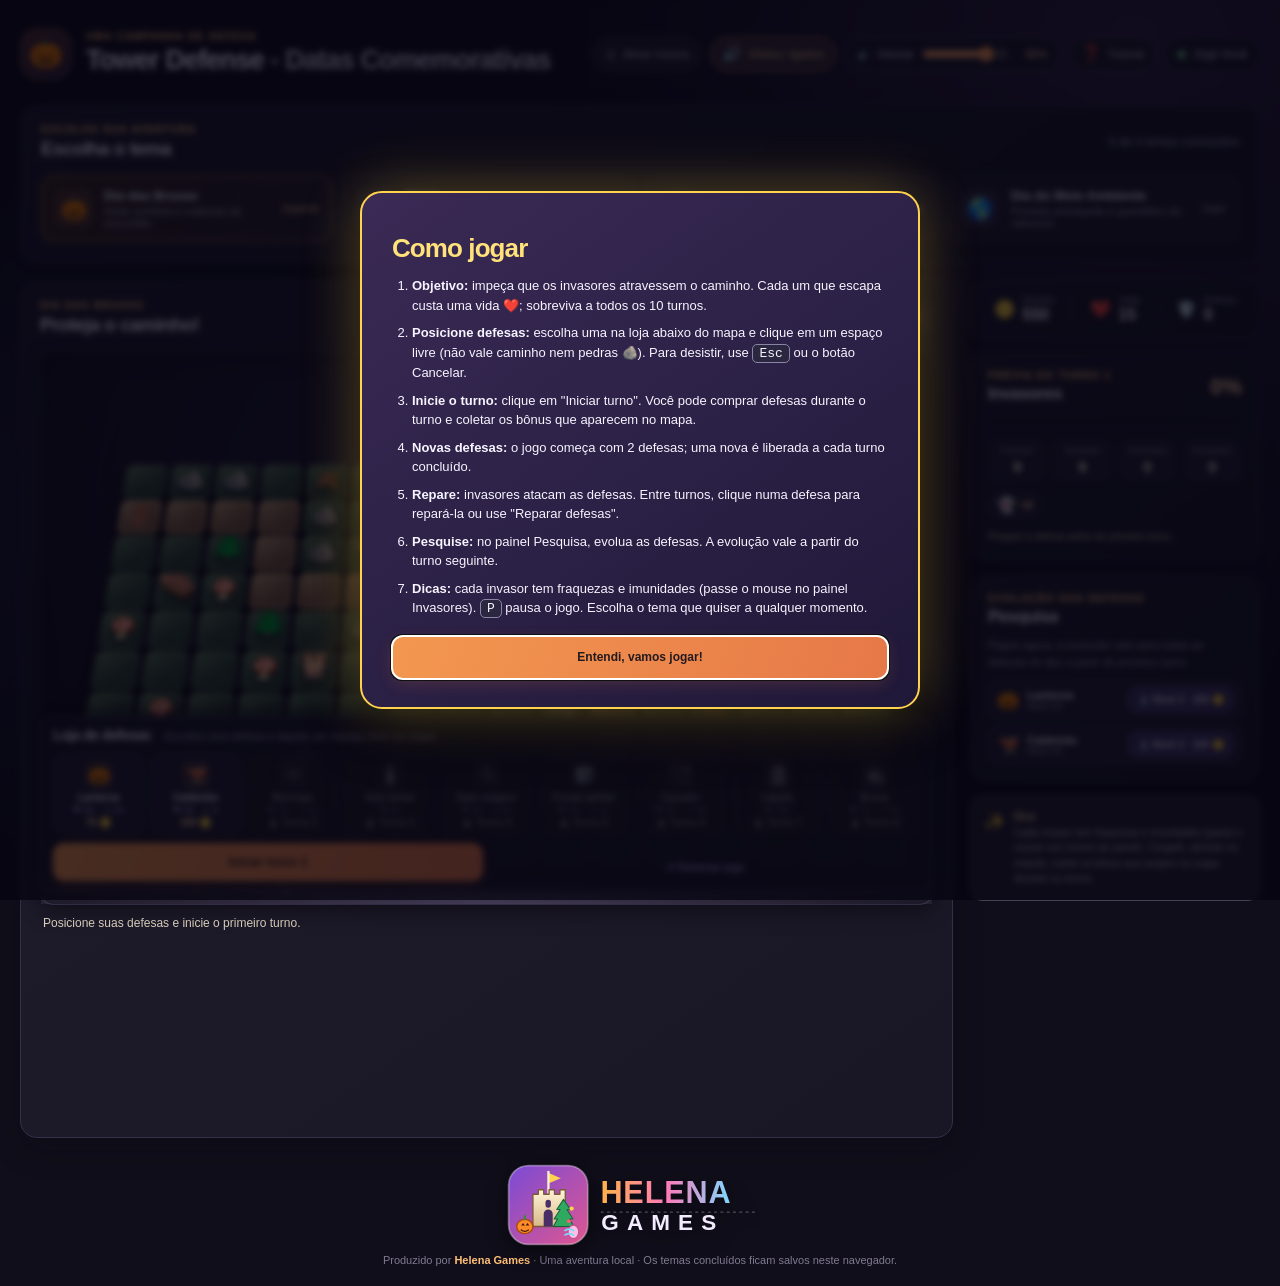
==== commit 128c7af6: "Adicionando tutorial." ====
--- a/index.html
+++ b/index.html
@@ -32,6 +32,10 @@
             <input id="volume-slider" type="range" min="0" max="100" step="1" value="80" aria-label="Volume geral">
             <output id="volume-value" for="volume-slider">80%</output>
           </label>
+          <button class="music-toggle" id="tutorial-button" type="button">
+            <span class="music-icon" aria-hidden="true">❓</span>
+            <span>Tutorial</span>
+          </button>
           <div class="local-badge"><span></span> Jogo local</div>
         </div>
       </header>
@@ -75,6 +79,7 @@
             <div class="dock-header">
               <h2 id="shop-title">Loja de defesas</h2>
               <p class="shop-hint" id="shop-hint">Escolha uma defesa e depois um espaço livre no mapa.</p>
+              <button class="cancel-button" id="cancel-button" type="button" hidden>✕ Cancelar seleção (Esc)</button>
             </div>
             <div class="shop-items" id="shop-items"></div>
             <div class="tower-inspector" id="tower-inspector" hidden>
@@ -158,6 +163,21 @@
         <button class="primary-button" id="defeat-restart" type="button">↺ Tentar novamente</button>
       </div>
     </div>
+    <div class="congrats tutorial-overlay" id="tutorial" role="dialog" aria-modal="true" aria-labelledby="tutorial-title" hidden>
+      <div class="congrats-card tutorial-card">
+        <h2 id="tutorial-title">Como jogar</h2>
+        <ol class="tutorial-steps">
+          <li><strong>Objetivo:</strong> impeça que os invasores atravessem o caminho. Cada um que escapa custa uma vida ❤️; sobreviva a todos os 10 turnos.</li>
+          <li><strong>Posicione defesas:</strong> escolha uma na loja abaixo do mapa e clique em um espaço livre (não vale caminho nem pedras 🪨). Para desistir, use <kbd>Esc</kbd> ou o botão Cancelar.</li>
+          <li><strong>Inicie o turno:</strong> clique em "Iniciar turno". Você pode comprar defesas durante o turno e coletar os bônus que aparecem no mapa.</li>
+          <li><strong>Novas defesas:</strong> o jogo começa com 2 defesas; uma nova é liberada a cada turno concluído.</li>
+          <li><strong>Repare:</strong> invasores atacam as defesas. Entre turnos, clique numa defesa para repará-la ou use "Reparar defesas".</li>
+          <li><strong>Pesquise:</strong> no painel Pesquisa, evolua as defesas. A evolução vale a partir do turno seguinte.</li>
+          <li><strong>Dicas:</strong> cada invasor tem fraquezas e imunidades (passe o mouse no painel Invasores). <kbd>P</kbd> pausa o jogo. Escolha o tema que quiser a qualquer momento.</li>
+        </ol>
+        <button class="primary-button" id="tutorial-close" type="button">Entendi, vamos jogar!</button>
+      </div>
+    </div>
     <div class="congrats pause-overlay" id="pause-overlay" role="dialog" aria-modal="true" aria-labelledby="pause-title" hidden>
       <div class="congrats-card pause-card">
         <div class="congrats-trophy" aria-hidden="true">⏸</div>
--- a/styles.css
+++ b/styles.css
@@ -168,6 +168,7 @@
   padding: 8px 12px;
   border: 1px solid #343047;
   border-radius: 99px;
+  background: #1b1828;
   color: #d3cede;
   font-size: 12px;
 }
@@ -2255,3 +2256,40 @@
 
 body[data-theme="ambiente"] .legend-path { background: #4fa8d8; border-color: #bfe8ff; }
 body[data-theme="ambiente"] footer { color: #ffffffcc; }
+
+.cancel-button {
+  margin-left: auto;
+  padding: 5px 10px;
+  border: 1px solid #d48e53;
+  border-radius: 8px;
+  background: #3a2a2e;
+  color: #ffd19d;
+  cursor: pointer;
+  font: inherit;
+  font-size: 11px;
+  font-weight: 700;
+}
+
+.cancel-button:hover {
+  background: #4a343a;
+}
+
+.cancel-button[hidden] {
+  display: none;
+}
+
+.tutorial-card {
+  max-width: 560px;
+  text-align: left;
+}
+
+.tutorial-steps {
+  margin: 12px 0 4px;
+  padding-left: 20px;
+  font-size: 13px;
+  line-height: 1.5;
+}
+
+.tutorial-steps li + li {
+  margin-top: 8px;
+}
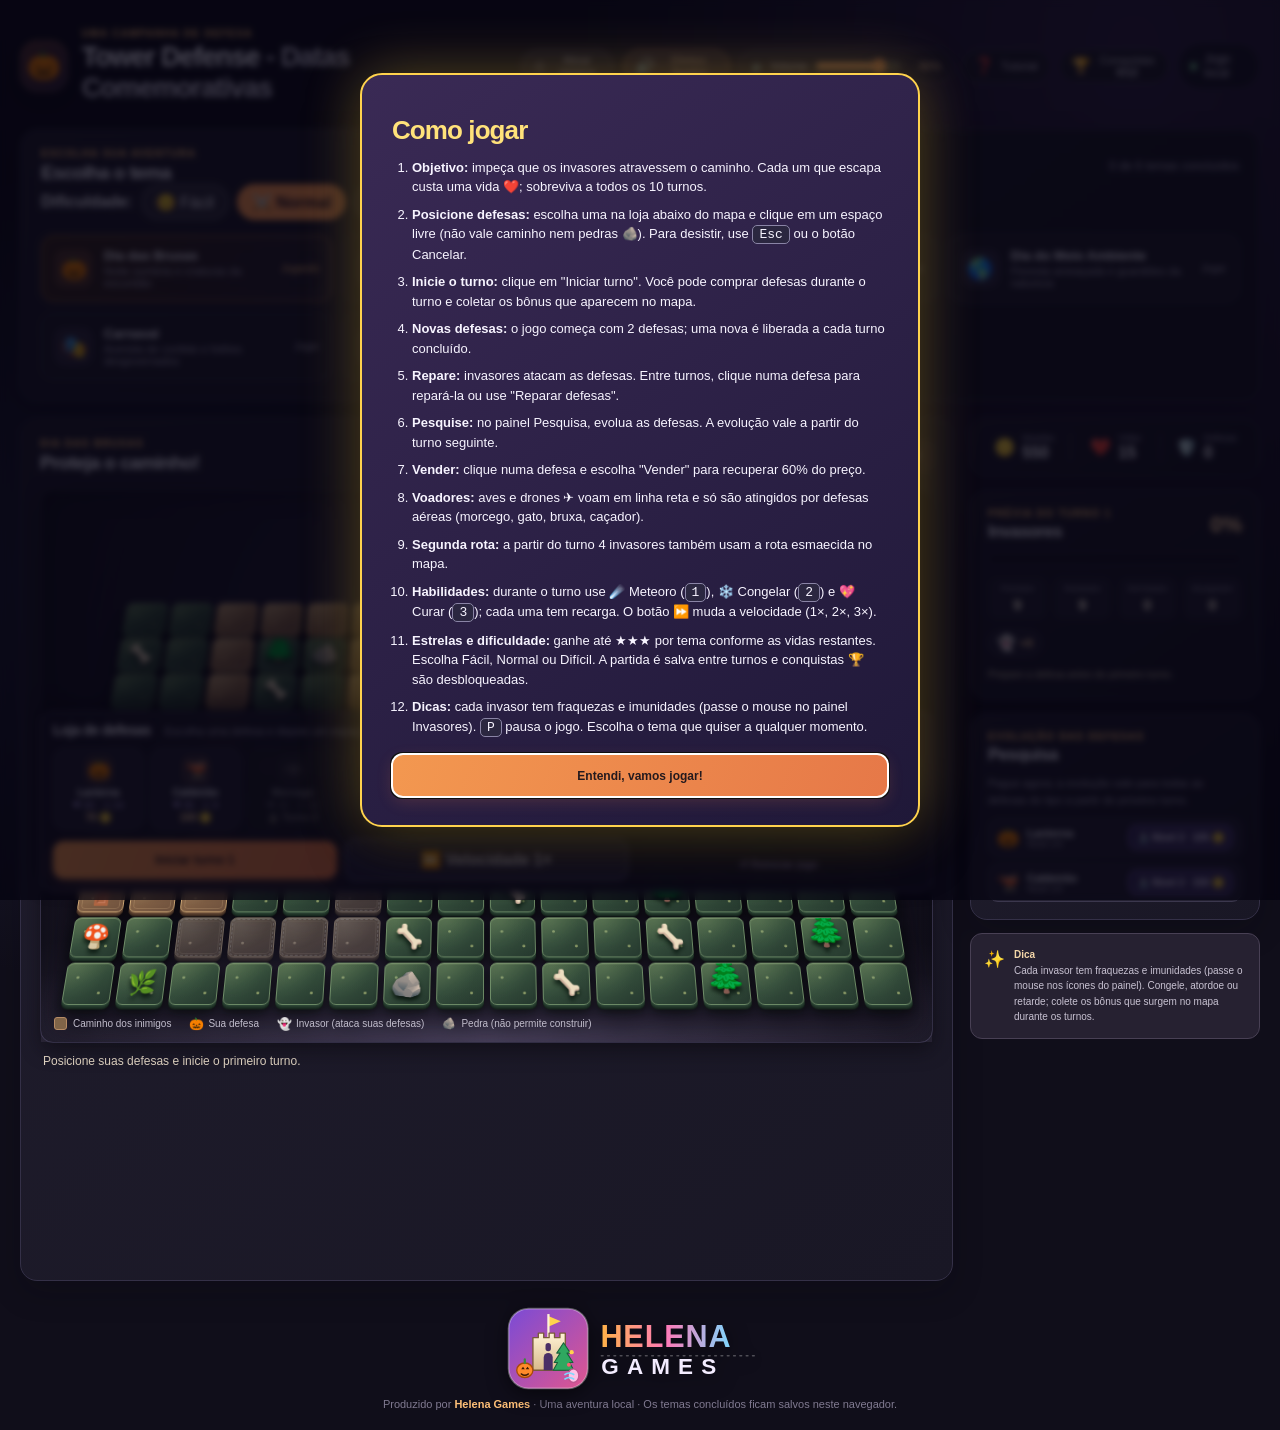
==== commit e4d02d59: "Realizando aperfeiçoamentos no jogo." ====
--- a/index.html
+++ b/index.html
@@ -5,6 +5,8 @@
     <meta name="viewport" content="width=device-width, initial-scale=1">
     <meta name="theme-color" content="#171327">
     <title>Tower Defense - Datas Comemorativas</title>
+    <link rel="icon" type="image/svg+xml" href="icon.svg">
+    <link rel="apple-touch-icon" href="icon-180.png">
     <link rel="stylesheet" href="styles.css">
     <script src="audio.js" defer></script>
     <script src="game.js" defer></script>
@@ -36,6 +38,10 @@
             <span class="music-icon" aria-hidden="true">❓</span>
             <span>Tutorial</span>
           </button>
+          <button class="music-toggle" id="achievements-button" type="button">
+            <span class="music-icon" aria-hidden="true">🏆</span>
+            <span>Conquistas <b id="achievements-count">0/12</b></span>
+          </button>
           <div class="local-badge"><span></span> Jogo local</div>
         </div>
       </header>
@@ -46,7 +52,13 @@
             <p class="eyebrow">Escolha sua aventura</p>
             <h2 id="campaign-title">Escolha o tema</h2>
           </div>
-          <p class="progress-label" id="campaign-progress">0 de 4 temas concluídos</p>
+          <p class="progress-label" id="campaign-progress">0 de 6 temas concluídos</p>
+        </div>
+        <div class="difficulty-picker" role="group" aria-label="Dificuldade">
+          <span>Dificuldade:</span>
+          <button type="button" data-difficulty="easy">😊 Fácil</button>
+          <button type="button" data-difficulty="normal">⚔️ Normal</button>
+          <button type="button" data-difficulty="hard">🔥 Difícil</button>
         </div>
         <div class="theme-list" id="theme-list"></div>
       </section>
@@ -85,10 +97,17 @@
             <div class="tower-inspector" id="tower-inspector" hidden>
               <span id="inspector-info"></span>
               <button class="repair-button" id="inspector-repair" type="button">🔧 Reparar</button>
+              <button class="repair-button sell-button" id="inspector-sell" type="button">💰 Vender</button>
               <button class="text-button" id="inspector-close" type="button" aria-label="Fechar detalhes da defesa">✕</button>
+            </div>
+            <div class="ability-bar" id="ability-bar" hidden>
+              <button type="button" data-ability="meteor" title="Tecla 1: dano em todos os invasores">☄️ Meteoro <kbd>1</kbd> <span class="ability-timer">pronta</span></button>
+              <button type="button" data-ability="freeze" title="Tecla 2: congela todos os invasores">❄️ Congelar <kbd>2</kbd> <span class="ability-timer">pronta</span></button>
+              <button type="button" data-ability="heal" title="Tecla 3: cura todas as defesas">💖 Curar <kbd>3</kbd> <span class="ability-timer">pronta</span></button>
             </div>
             <div class="shop-actions">
               <button class="primary-button" id="turn-button" type="button">Iniciar turno 1</button>
+              <button class="pause-button" id="speed-button" type="button">⏩ Velocidade 1×</button>
               <button class="pause-button" id="pause-button" type="button" hidden>⏸ Pausar jogo</button>
               <button class="repair-button" id="repair-button" type="button" hidden>🔧 Reparar defesas</button>
               <button class="text-button" id="restart-button" type="button">↺ Reiniciar jogo</button>
@@ -173,11 +192,24 @@
           <li><strong>Novas defesas:</strong> o jogo começa com 2 defesas; uma nova é liberada a cada turno concluído.</li>
           <li><strong>Repare:</strong> invasores atacam as defesas. Entre turnos, clique numa defesa para repará-la ou use "Reparar defesas".</li>
           <li><strong>Pesquise:</strong> no painel Pesquisa, evolua as defesas. A evolução vale a partir do turno seguinte.</li>
+          <li><strong>Vender:</strong> clique numa defesa e escolha "Vender" para recuperar 60% do preço.</li>
+          <li><strong>Voadores:</strong> aves e drones ✈ voam em linha reta e só são atingidos por defesas aéreas (morcego, gato, bruxa, caçador).</li>
+          <li><strong>Segunda rota:</strong> a partir do turno 4 invasores também usam a rota esmaecida no mapa.</li>
+          <li><strong>Habilidades:</strong> durante o turno use ☄️ Meteoro (<kbd>1</kbd>), ❄️ Congelar (<kbd>2</kbd>) e 💖 Curar (<kbd>3</kbd>); cada uma tem recarga. O botão ⏩ muda a velocidade (1×, 2×, 3×).</li>
+          <li><strong>Estrelas e dificuldade:</strong> ganhe até ★★★ por tema conforme as vidas restantes. Escolha Fácil, Normal ou Difícil. A partida é salva entre turnos e conquistas 🏆 são desbloqueadas.</li>
           <li><strong>Dicas:</strong> cada invasor tem fraquezas e imunidades (passe o mouse no painel Invasores). <kbd>P</kbd> pausa o jogo. Escolha o tema que quiser a qualquer momento.</li>
         </ol>
         <button class="primary-button" id="tutorial-close" type="button">Entendi, vamos jogar!</button>
       </div>
     </div>
+    <div class="congrats tutorial-overlay" id="achievements" role="dialog" aria-modal="true" aria-labelledby="achievements-title" hidden>
+      <div class="congrats-card tutorial-card">
+        <h2 id="achievements-title">🏆 Conquistas</h2>
+        <ul class="achievement-list" id="achievements-list"></ul>
+        <button class="primary-button" id="achievements-close" type="button">Fechar</button>
+      </div>
+    </div>
+    <div class="toast" id="toast" aria-live="polite"></div>
     <div class="congrats pause-overlay" id="pause-overlay" role="dialog" aria-modal="true" aria-labelledby="pause-title" hidden>
       <div class="congrats-card pause-card">
         <div class="congrats-trophy" aria-hidden="true">⏸</div>
@@ -191,6 +223,7 @@
       <div class="congrats-card">
         <div class="congrats-trophy" aria-hidden="true">🏆</div>
         <h2 id="congrats-title">Parabéns!</h2>
+        <p class="congrats-stars" id="congrats-stars" aria-label="Estrelas"></p>
         <p id="congrats-text"></p>
         <button class="primary-button" id="congrats-close" type="button">Escolher outro tema</button>
       </div>
--- a/styles.css
+++ b/styles.css
@@ -1747,15 +1747,15 @@
 }
 
 body[data-theme="pascoa"] .tile {
-  border-color: #b8f08a;
-  background:
-    radial-gradient(ellipse at 20% 5%, #e9ffc040, transparent 60%),
+  border-color: #f6ffc0;
+  background:
+    radial-gradient(ellipse at 20% 5%, #ffffff55, transparent 60%),
     radial-gradient(circle at 25% 35%, #ffd0ec 0 1.5px, transparent 2.5px),
     radial-gradient(circle at 75% 73%, #fff3a0 0 1.5px, transparent 2.5px),
-    linear-gradient(150deg, #76c564 0%, #56a853 48%, #3f8a46 100%);
+    linear-gradient(150deg, #d4f08a 0%, #b4dd70 48%, #94c85c 100%);
   box-shadow:
     inset 0 1px 0 #eaffc860,
-    0 1px 0 #357a3d, 0 2px 0 #2e6d36, 0 3px 0 #28602f, 0 4px 0 #225428, 0 5px 0 #1c4822,
+    0 1px 0 #7aa84a, 0 2px 0 #6e9b43, 0 3px 0 #628e3c, 0 4px 0 #568135, 0 5px 0 #4a742e,
     0 8px 9px #05090799;
 }
 
@@ -2211,15 +2211,15 @@
 }
 
 body[data-theme="ambiente"] .tile {
-  border-color: #a6e68a;
+  border-color: #6fd0a0;
   background:
     radial-gradient(ellipse at 20% 5%, #e9ffc040, transparent 60%),
     radial-gradient(circle at 25% 35%, #d8ffa0 0 1.5px, transparent 2.5px),
     radial-gradient(circle at 75% 73%, #8ad06a 0 1.5px, transparent 2.5px),
-    linear-gradient(150deg, #5fb85a 0%, #3f9a4a 48%, #2d7a3c 100%);
+    linear-gradient(150deg, #2f8a5a 0%, #1f7050 48%, #155a44 100%);
   box-shadow:
     inset 0 1px 0 #eaffc860,
-    0 1px 0 #286b34, 0 2px 0 #225e2d, 0 3px 0 #1d5226, 0 4px 0 #18461f, 0 5px 0 #133b19,
+    0 1px 0 #0f4a3a, 0 2px 0 #0c4133, 0 3px 0 #0a382c, 0 4px 0 #082f25, 0 5px 0 #06271e,
     0 8px 9px #05090799;
 }
 
@@ -2293,3 +2293,282 @@
 .tutorial-steps li + li {
   margin-top: 8px;
 }
+
+/* Mobile: loja compacta e fixa no rodapé da tela, tabuleiro menor e sem inclinação exagerada */
+@media (max-width: 850px) {
+  .app-shell {
+    width: min(100% - 12px, 760px);
+    padding-top: 10px;
+  }
+
+  .board-panel {
+    padding: 10px;
+  }
+
+  .board-heading {
+    margin-bottom: 8px;
+  }
+
+  .board-heading h2 {
+    font-size: 16px;
+  }
+
+  .board-frame {
+    padding: 4px;
+  }
+
+  .board-stage {
+    margin: 0;
+    transform: perspective(1250px) rotateX(12deg);
+  }
+
+  .board {
+    gap: 2px;
+  }
+
+  .tile {
+    border-radius: 4px;
+    font-size: clamp(9px, 3.4vw, 18px);
+    box-shadow: 0 2px 0 #1a2b22, 0 3px 4px #05090799;
+  }
+
+  .board-legend {
+    gap: 4px 10px;
+    padding-top: 8px;
+    font-size: 9px;
+  }
+
+  .game-message {
+    margin: 8px 0 0;
+    font-size: 12px;
+  }
+
+  .shop-dock {
+    position: sticky;
+    bottom: 0;
+    margin: 8px -6px -6px;
+    padding: 6px 8px calc(6px + env(safe-area-inset-bottom));
+    border-radius: 12px 12px 0 0;
+    gap: 5px;
+  }
+
+  .dock-header h2 {
+    display: none;
+  }
+
+  .dock-header .shop-hint {
+    font-size: 10px;
+  }
+
+  .shop-dock .shop-items {
+    display: flex;
+    overflow-x: auto;
+    gap: 5px;
+    padding-bottom: 2px;
+    scroll-snap-type: x proximity;
+  }
+
+  .shop-dock .shop-item {
+    flex: 0 0 66px;
+    scroll-snap-align: start;
+    padding: 4px 2px;
+  }
+
+  .shop-dock .shop-emoji {
+    width: 26px;
+    height: 26px;
+    font-size: 16px;
+  }
+
+  .shop-dock .shop-copy strong {
+    font-size: 9px;
+  }
+
+  .shop-dock .shop-copy small {
+    display: none;
+  }
+
+  .shop-dock .shop-price {
+    font-size: 9px;
+  }
+
+  .shop-dock .shop-actions {
+    grid-template-columns: 1fr 1fr;
+    gap: 5px;
+  }
+
+  .shop-dock .primary-button {
+    min-height: 34px;
+    grid-column: 1 / -1;
+  }
+
+  .shop-dock .repair-button,
+  .shop-dock .pause-button,
+  .shop-dock .text-button {
+    padding: 6px;
+    font-size: 11px;
+  }
+
+  .tower-inspector {
+    padding: 5px 8px;
+    font-size: 11px;
+  }
+}
+
+/* ===== Rodada 10: novas mecânicas ===== */
+.tile.path-reserve { opacity: .55; filter: saturate(.5); outline: 1px dashed rgba(255, 255, 255, .35); outline-offset: -3px; }
+.tile.in-range { outline: 2px solid rgba(255, 226, 122, .9); outline-offset: -3px; box-shadow: inset 0 0 14px rgba(255, 226, 122, .45); }
+.tile.range-origin.in-range { outline-color: #fff; box-shadow: inset 0 0 20px rgba(255, 255, 255, .6); }
+.enemy-entity.enemy-flying { position: absolute; inset: 0; z-index: 6; pointer-events: none; display: grid; place-items: center; }
+.enemy-entity.enemy-flying .tile-emoji { transform: translateY(-30%); filter: drop-shadow(0 12px 5px rgba(0, 0, 0, .45)); }
+.enemy-entity.enemy-flying .enemy-health { bottom: auto; top: 2px; }
+.ability-bar { display: flex; flex-wrap: wrap; gap: 6px; margin-bottom: 8px; }
+.ability-bar[hidden] { display: none; }
+.ability-bar button { flex: 1 1 110px; min-height: 40px; border: 1px solid rgba(255, 255, 255, .25); border-radius: 10px; background: rgba(255, 255, 255, .1); color: inherit; font: inherit; font-weight: 700; cursor: pointer; }
+.ability-bar button:disabled { opacity: .55; cursor: not-allowed; }
+.ability-bar kbd { opacity: .7; font-size: .75em; }
+.ability-timer { display: block; font-size: .75em; font-weight: 600; opacity: .85; }
+.sell-button { background: linear-gradient(180deg, #d9a441, #a87420); }
+.difficulty-picker { display: flex; flex-wrap: wrap; align-items: center; gap: 8px; margin: 0 0 12px; }
+.difficulty-picker span { font-weight: 700; }
+.difficulty-picker button { min-height: 36px; padding: 0 14px; border: 1px solid rgba(255, 255, 255, .25); border-radius: 999px; background: rgba(255, 255, 255, .08); color: inherit; font: inherit; cursor: pointer; }
+.difficulty-picker button.is-active { background: var(--accent, #ff9a3c); color: #1b1020; font-weight: 800; border-color: transparent; }
+.theme-stars { margin-left: 6px; color: #ffd24a; letter-spacing: 1px; }
+.congrats-stars { margin: 0 0 6px; font-size: 2rem; color: #ffd24a; letter-spacing: 4px; }
+.toast { position: fixed; top: 14px; left: 50%; transform: translateX(-50%); z-index: 90; display: grid; gap: 8px; pointer-events: none; }
+.toast-item { padding: 10px 18px; border-radius: 12px; background: #2b1d3e; color: #ffe27a; border: 1px solid #ffd24a; font-weight: 700; box-shadow: 0 8px 24px rgba(0, 0, 0, .4); animation: toast-in .3s ease-out; }
+@keyframes toast-in { from { opacity: 0; transform: translateY(-12px); } }
+.achievement-list { list-style: none; margin: 0 0 16px; padding: 0; display: grid; gap: 8px; text-align: left; max-height: 55vh; overflow: auto; }
+.achievement { display: flex; gap: 12px; align-items: center; padding: 8px 10px; border-radius: 10px; background: rgba(255, 255, 255, .06); opacity: .6; }
+.achievement.is-done { opacity: 1; background: rgba(255, 210, 74, .14); }
+.achievement-icon { font-size: 1.6rem; }
+.achievement small { display: block; opacity: .8; }
+
+@media (max-width: 850px) {
+  .ability-bar { margin-bottom: 4px; gap: 4px; }
+  .ability-bar button { min-height: 34px; font-size: .8rem; flex-basis: 30%; }
+  .ability-bar kbd { display: none; }
+  .toast { top: 8px; width: calc(100% - 20px); }
+}
+
+/* ===== Tema Carnaval ===== */
+body[data-theme="carnaval"] {
+  --accent: #ffd34d;
+  --accent-bright: #ffe98f;
+  --border: #c06ad0;
+  --panel-a: #55206e;
+  --panel-b: #3a1858;
+  background:
+    radial-gradient(ellipse at 80% 0%, #ffd34daa 0, transparent 38rem),
+    radial-gradient(ellipse at 5% 40%, #ff4fb8aa 0, transparent 34rem),
+    linear-gradient(180deg, #8a2fc0, #5a1f9a 55%, #2a1670);
+  background-attachment: fixed;
+}
+body[data-theme="carnaval"]::before {
+  background-image:
+    radial-gradient(3px 3px at 14% 23%, #ffd34dcc 45%, transparent 55%),
+    radial-gradient(3px 3px at 82% 17%, #ff6bd6bb 45%, transparent 55%),
+    radial-gradient(3px 3px at 62% 72%, #6bd0ffbb 45%, transparent 55%),
+    radial-gradient(3px 3px at 29% 86%, #9dff8abb 45%, transparent 55%);
+}
+body[data-theme="carnaval"] .board-frame {
+  border-color: #d58af0;
+  background:
+    radial-gradient(ellipse at 50% 30%, #6a2f9a, transparent 75%),
+    linear-gradient(145deg, #3a1a66, #230f4a);
+}
+body[data-theme="carnaval"] .tile {
+  border-color: #ffb3f0;
+  background:
+    radial-gradient(ellipse at 20% 5%, #ffffff40, transparent 60%),
+    radial-gradient(circle at 25% 35%, #ffd34d 0 1.5px, transparent 2.5px),
+    radial-gradient(circle at 75% 73%, #6bd0ff 0 1.5px, transparent 2.5px),
+    linear-gradient(150deg, #7a5be0 0%, #5a3fc0 48%, #4429a0 100%);
+  box-shadow:
+    inset 0 1px 0 #e0d0ff60,
+    0 1px 0 #35208a, 0 2px 0 #2e1b7a, 0 3px 0 #27176a, 0 4px 0 #20135a, 0 5px 0 #1a104c,
+    0 8px 9px #05090799;
+}
+body[data-theme="carnaval"] .tile.path {
+  border-color: #fff2a0;
+  background:
+    radial-gradient(ellipse at 20% 8%, #ffffff66, transparent 58%),
+    radial-gradient(circle at 30% 65%, #ff6bd6 0 1.5px, transparent 2.5px),
+    linear-gradient(150deg, #ffe066 0%, #ffc02e 48%, #e89a10 100%);
+  box-shadow:
+    inset 0 1px 0 #fff5b0a0,
+    0 1px 0 #b87a08, 0 2px 0 #a66d06, 0 3px 0 #946005, 0 4px 0 #825304, 0 5px 0 #704603,
+    0 8px 9px #0a060599;
+}
+body[data-theme="carnaval"] .tile.path::before { border-color: #ffffff55; }
+body[data-theme="carnaval"] .tile.tower-tile {
+  border-color: #ffb3f0;
+  background:
+    radial-gradient(ellipse at 50% 85%, #ff6bd640, transparent 56%),
+    linear-gradient(145deg, #c2308f, #6a2a8a 75%);
+}
+body[data-theme="carnaval"] .mist { background: radial-gradient(ellipse at 50% 100%, #ff9ee033, transparent 70%); }
+body[data-theme="carnaval"] .moon { filter: drop-shadow(0 0 24px #ffd34dcc); }
+body[data-theme="carnaval"] .legend-path { background: #ffc02e; border-color: #fff2a0; }
+body[data-theme="carnaval"] footer { color: #ffffffcc; }
+
+/* ===== Tema Festa Junina ===== */
+body[data-theme="junina"] {
+  --accent: #ff9a3c;
+  --accent-bright: #ffc98a;
+  --border: #c98a5a;
+  --panel-a: #5a2a1e;
+  --panel-b: #3f1f18;
+  background:
+    radial-gradient(ellipse at 80% 0%, #ffd27aaa 0, transparent 38rem),
+    radial-gradient(ellipse at 5% 40%, #ff7a3caa 0, transparent 34rem),
+    linear-gradient(180deg, #e0703a, #a8452f 55%, #4a2230);
+  background-attachment: fixed;
+}
+body[data-theme="junina"]::before {
+  background-image:
+    radial-gradient(3px 3px at 14% 23%, #ffd27acc 45%, transparent 55%),
+    radial-gradient(3px 3px at 82% 17%, #ff9a3cbb 45%, transparent 55%),
+    radial-gradient(3px 3px at 62% 72%, #ffe9a0bb 45%, transparent 55%),
+    radial-gradient(3px 3px at 29% 86%, #ffffffbb 45%, transparent 55%);
+}
+body[data-theme="junina"] .board-frame {
+  border-color: #a8703a;
+  background:
+    radial-gradient(ellipse at 50% 30%, #5a3050, transparent 75%),
+    linear-gradient(145deg, #3a2040, #26142e);
+}
+body[data-theme="junina"] .tile {
+  border-color: #e6d97a;
+  background:
+    radial-gradient(ellipse at 20% 5%, #fff6a040, transparent 60%),
+    radial-gradient(circle at 25% 35%, #fff0a0 0 1.5px, transparent 2.5px),
+    radial-gradient(circle at 75% 73%, #8a8a30 0 1.5px, transparent 2.5px),
+    linear-gradient(150deg, #bdb04e 0%, #a39a40 48%, #857f33 100%);
+  box-shadow:
+    inset 0 1px 0 #fff6a060,
+    0 1px 0 #6a6526, 0 2px 0 #5e5a21, 0 3px 0 #524e1c, 0 4px 0 #464217, 0 5px 0 #3a3712,
+    0 8px 9px #05090799;
+}
+body[data-theme="junina"] .tile.path {
+  border-color: #f2a06a;
+  background:
+    radial-gradient(ellipse at 20% 8%, #ffffff40, transparent 58%),
+    radial-gradient(circle at 30% 65%, #8a3a20 0 1px, transparent 2px),
+    linear-gradient(150deg, #d86a42 0%, #b94a2c 48%, #96381f 100%);
+  box-shadow:
+    inset 0 1px 0 #ffc8a0a0,
+    0 1px 0 #702a16, 0 2px 0 #62240f, 0 3px 0 #541f0e, 0 4px 0 #461a0c, 0 5px 0 #38150a,
+    0 8px 9px #0a060599;
+}
+body[data-theme="junina"] .tile.path::before { border-color: #ffffff30; }
+body[data-theme="junina"] .tile.tower-tile {
+  border-color: #f0c88a;
+  background:
+    radial-gradient(ellipse at 50% 85%, #ffb35a40, transparent 56%),
+    linear-gradient(145deg, #9a6a3a, #5a3a24 75%);
+}
+body[data-theme="junina"] .mist { background: radial-gradient(ellipse at 50% 100%, #ffc98a33, transparent 70%); }
+body[data-theme="junina"] .moon { filter: drop-shadow(0 0 24px #ffe9a0cc); }
+body[data-theme="junina"] .legend-path { background: #b94a2c; border-color: #f2a06a; }
+body[data-theme="junina"] footer { color: #ffffffcc; }
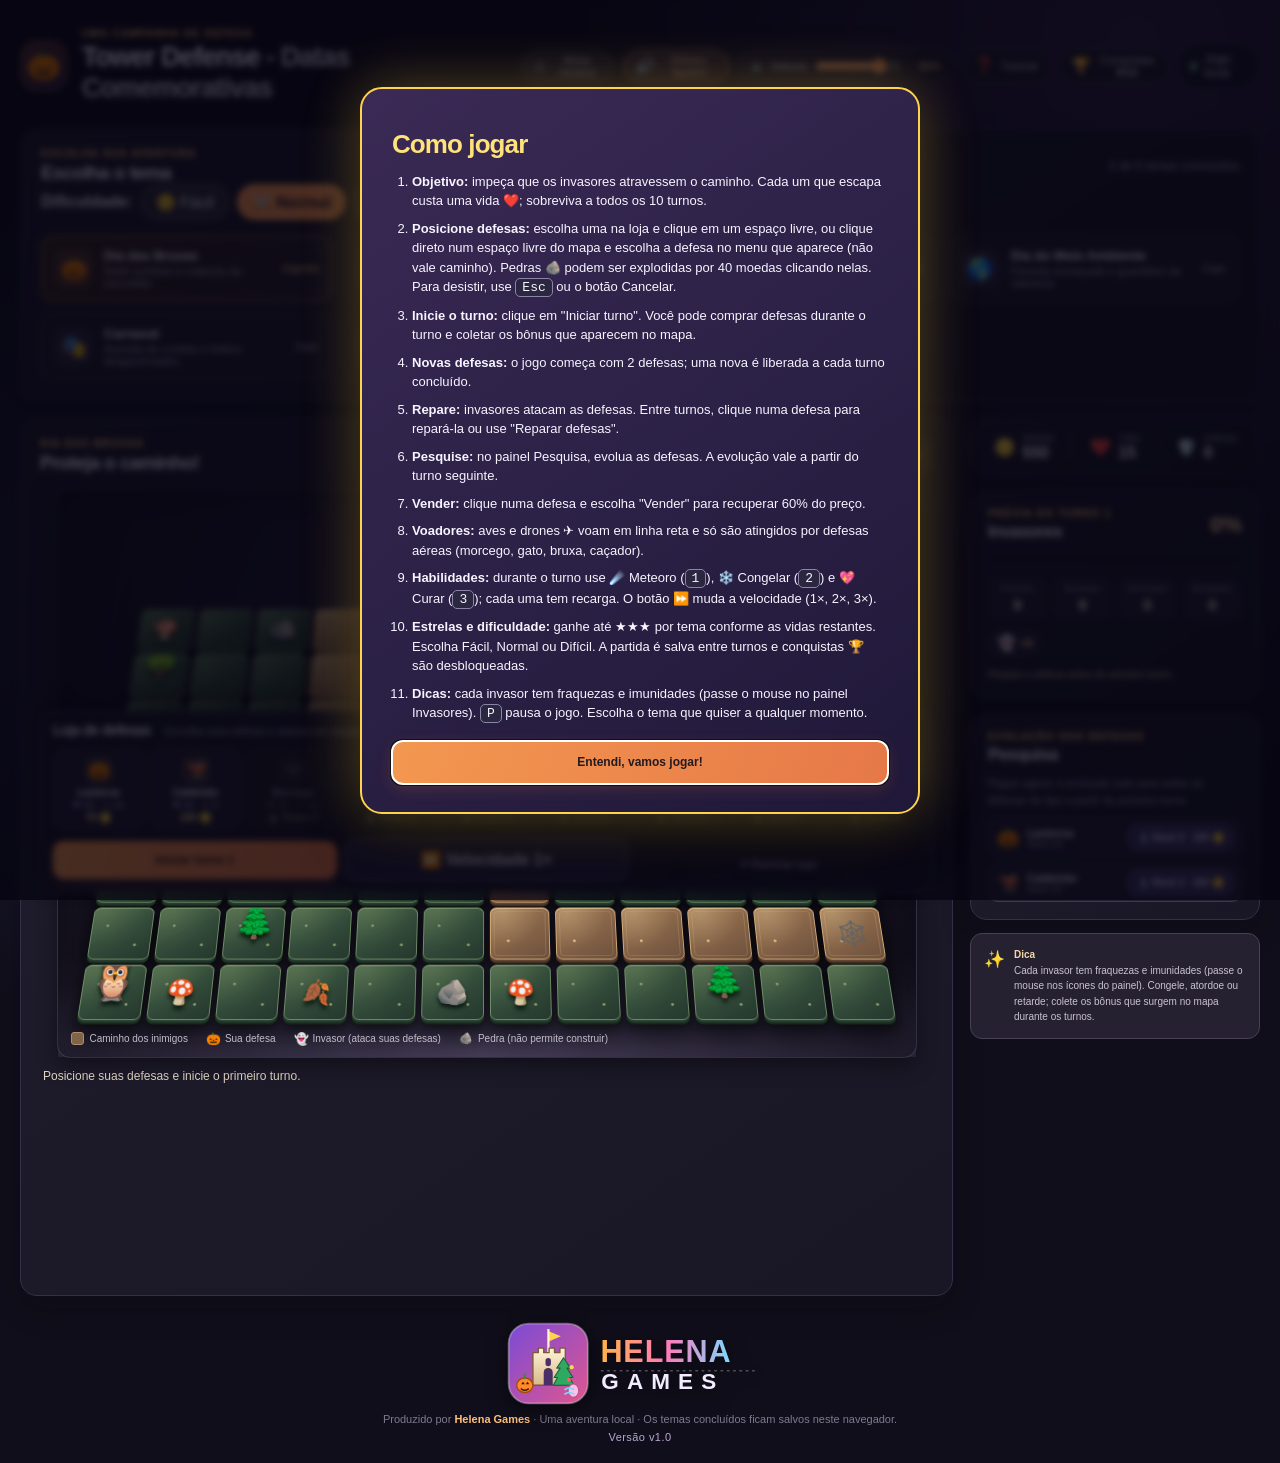
==== commit 0e226bf4: "Aprimorando visualização no mobile." ====
--- a/index.html
+++ b/index.html
@@ -172,6 +172,7 @@
       <footer>
         <img class="studio-logo" src="logo-helena-games.svg" alt="Helena Games" width="270" height="86">
         <p>Produzido por <strong>Helena Games</strong> · Uma aventura local · Os temas concluídos ficam salvos neste navegador.</p>
+        <p class="game-version">Versão v1.0</p>
       </footer>
     </main>
     <div class="congrats defeat-overlay" id="defeat" role="dialog" aria-modal="true" aria-labelledby="defeat-title" hidden>
@@ -187,14 +188,13 @@
         <h2 id="tutorial-title">Como jogar</h2>
         <ol class="tutorial-steps">
           <li><strong>Objetivo:</strong> impeça que os invasores atravessem o caminho. Cada um que escapa custa uma vida ❤️; sobreviva a todos os 10 turnos.</li>
-          <li><strong>Posicione defesas:</strong> escolha uma na loja abaixo do mapa e clique em um espaço livre (não vale caminho nem pedras 🪨). Para desistir, use <kbd>Esc</kbd> ou o botão Cancelar.</li>
+          <li><strong>Posicione defesas:</strong> escolha uma na loja e clique em um espaço livre, ou clique direto num espaço livre do mapa e escolha a defesa no menu que aparece (não vale caminho). Pedras 🪨 podem ser explodidas por 40 moedas clicando nelas. Para desistir, use <kbd>Esc</kbd> ou o botão Cancelar.</li>
           <li><strong>Inicie o turno:</strong> clique em "Iniciar turno". Você pode comprar defesas durante o turno e coletar os bônus que aparecem no mapa.</li>
           <li><strong>Novas defesas:</strong> o jogo começa com 2 defesas; uma nova é liberada a cada turno concluído.</li>
           <li><strong>Repare:</strong> invasores atacam as defesas. Entre turnos, clique numa defesa para repará-la ou use "Reparar defesas".</li>
           <li><strong>Pesquise:</strong> no painel Pesquisa, evolua as defesas. A evolução vale a partir do turno seguinte.</li>
           <li><strong>Vender:</strong> clique numa defesa e escolha "Vender" para recuperar 60% do preço.</li>
           <li><strong>Voadores:</strong> aves e drones ✈ voam em linha reta e só são atingidos por defesas aéreas (morcego, gato, bruxa, caçador).</li>
-          <li><strong>Segunda rota:</strong> a partir do turno 4 invasores também usam a rota esmaecida no mapa.</li>
           <li><strong>Habilidades:</strong> durante o turno use ☄️ Meteoro (<kbd>1</kbd>), ❄️ Congelar (<kbd>2</kbd>) e 💖 Curar (<kbd>3</kbd>); cada uma tem recarga. O botão ⏩ muda a velocidade (1×, 2×, 3×).</li>
           <li><strong>Estrelas e dificuldade:</strong> ganhe até ★★★ por tema conforme as vidas restantes. Escolha Fácil, Normal ou Difícil. A partida é salva entre turnos e conquistas 🏆 são desbloqueadas.</li>
           <li><strong>Dicas:</strong> cada invasor tem fraquezas e imunidades (passe o mouse no painel Invasores). <kbd>P</kbd> pausa o jogo. Escolha o tema que quiser a qualquer momento.</li>
@@ -206,10 +206,19 @@
       <div class="congrats-card tutorial-card">
         <h2 id="achievements-title">🏆 Conquistas</h2>
         <ul class="achievement-list" id="achievements-list"></ul>
+        <button class="primary-button share-button" id="achievements-share" type="button">📤 Compartilhar conquistas</button>
         <button class="primary-button" id="achievements-close" type="button">Fechar</button>
       </div>
     </div>
-    <div class="toast" id="toast" aria-live="polite"></div>
+    <div class="congrats splash-overlay" id="splash" role="dialog" aria-modal="true" aria-labelledby="splash-title" hidden>
+      <div class="congrats-card splash-card">
+        <h2 id="splash-title">✨ Novidades!</h2>
+        <div id="splash-body"></div>
+        <button class="primary-button" id="splash-close" type="button">Continuar</button>
+      </div>
+    </div>
+    <div class="build-menu" id="build-menu" role="menu" aria-label="Construir defesa" hidden></div>
+
     <div class="congrats pause-overlay" id="pause-overlay" role="dialog" aria-modal="true" aria-labelledby="pause-title" hidden>
       <div class="congrats-card pause-card">
         <div class="congrats-trophy" aria-hidden="true">⏸</div>
@@ -224,7 +233,9 @@
         <div class="congrats-trophy" aria-hidden="true">🏆</div>
         <h2 id="congrats-title">Parabéns!</h2>
         <p class="congrats-stars" id="congrats-stars" aria-label="Estrelas"></p>
+        <p class="congrats-rank" id="congrats-rank"></p>
         <p id="congrats-text"></p>
+        <button class="primary-button" id="congrats-share" type="button">📤 Compartilhar conquistas</button>
         <button class="primary-button" id="congrats-close" type="button">Escolher outro tema</button>
       </div>
     </div>
--- a/styles.css
+++ b/styles.css
@@ -379,7 +379,7 @@
   position: relative;
   z-index: 1;
   display: grid;
-  grid-template-columns: repeat(16, minmax(0, 1fr));
+  grid-template-columns: repeat(12, minmax(0, 1fr));
   grid-auto-rows: auto;
   align-items: start;
   gap: 6px;
@@ -2416,7 +2416,6 @@
 }
 
 /* ===== Rodada 10: novas mecânicas ===== */
-.tile.path-reserve { opacity: .55; filter: saturate(.5); outline: 1px dashed rgba(255, 255, 255, .35); outline-offset: -3px; }
 .tile.in-range { outline: 2px solid rgba(255, 226, 122, .9); outline-offset: -3px; box-shadow: inset 0 0 14px rgba(255, 226, 122, .45); }
 .tile.range-origin.in-range { outline-color: #fff; box-shadow: inset 0 0 20px rgba(255, 255, 255, .6); }
 .enemy-entity.enemy-flying { position: absolute; inset: 0; z-index: 6; pointer-events: none; display: grid; place-items: center; }
@@ -2435,9 +2434,6 @@
 .difficulty-picker button.is-active { background: var(--accent, #ff9a3c); color: #1b1020; font-weight: 800; border-color: transparent; }
 .theme-stars { margin-left: 6px; color: #ffd24a; letter-spacing: 1px; }
 .congrats-stars { margin: 0 0 6px; font-size: 2rem; color: #ffd24a; letter-spacing: 4px; }
-.toast { position: fixed; top: 14px; left: 50%; transform: translateX(-50%); z-index: 90; display: grid; gap: 8px; pointer-events: none; }
-.toast-item { padding: 10px 18px; border-radius: 12px; background: #2b1d3e; color: #ffe27a; border: 1px solid #ffd24a; font-weight: 700; box-shadow: 0 8px 24px rgba(0, 0, 0, .4); animation: toast-in .3s ease-out; }
-@keyframes toast-in { from { opacity: 0; transform: translateY(-12px); } }
 .achievement-list { list-style: none; margin: 0 0 16px; padding: 0; display: grid; gap: 8px; text-align: left; max-height: 55vh; overflow: auto; }
 .achievement { display: flex; gap: 12px; align-items: center; padding: 8px 10px; border-radius: 10px; background: rgba(255, 255, 255, .06); opacity: .6; }
 .achievement.is-done { opacity: 1; background: rgba(255, 210, 74, .14); }
@@ -2448,7 +2444,6 @@
   .ability-bar { margin-bottom: 4px; gap: 4px; }
   .ability-bar button { min-height: 34px; font-size: .8rem; flex-basis: 30%; }
   .ability-bar kbd { display: none; }
-  .toast { top: 8px; width: calc(100% - 20px); }
 }
 
 /* ===== Tema Carnaval ===== */
@@ -2572,3 +2567,67 @@
 body[data-theme="junina"] .moon { filter: drop-shadow(0 0 24px #ffe9a0cc); }
 body[data-theme="junina"] .legend-path { background: #b94a2c; border-color: #f2a06a; }
 body[data-theme="junina"] footer { color: #ffffffcc; }
+
+/* ===== Splash de novidades (fim de turno) ===== */
+.splash-card { max-width: 480px; text-align: left; }
+.splash-card h2 { text-align: center; }
+.splash-section { margin: 12px 0; padding: 10px 12px; border-radius: 12px; background: rgba(255, 255, 255, .07); animation: splash-pop .4s ease-out both; }
+.splash-section:nth-child(2) { animation-delay: .12s; }
+.splash-section:nth-child(3) { animation-delay: .24s; }
+.splash-section h3 { margin: 0 0 8px; font-size: 15px; color: var(--accent-bright, #ffe27a); }
+.splash-section ul { list-style: none; margin: 0; padding: 0; display: grid; gap: 8px; }
+.splash-section li { display: flex; gap: 12px; align-items: center; }
+.splash-emoji { font-size: 2rem; filter: drop-shadow(0 3px 4px rgba(0, 0, 0, .45)); }
+.splash-section small { display: block; opacity: .85; font-size: 12px; }
+@keyframes splash-pop { from { opacity: 0; transform: translateY(10px) scale(.96); } }
+@media (prefers-reduced-motion: reduce) { .splash-section { animation: none; } }
+
+/* Tabuleiro 12 x 8: limita a largura no desktop */
+.board-frame { max-width: 860px; margin-inline: auto; }
+
+/* Celular na horizontal: tabuleiro cabe na altura da tela e a loja vira uma faixa baixa */
+@media (max-height: 520px) and (orientation: landscape) {
+  .app-shell { width: min(100% - 12px, 1100px); }
+  .board-panel { padding: 4px 8px; }
+  .board-heading { margin-bottom: 2px; }
+  .board-heading .eyebrow { display: none; }
+  .board-heading h2 { font-size: 13px; }
+  .board-heading .wave-counter, .board-heading [id="wave-counter"] { padding: 2px 8px; font-size: 11px; }
+  .board-frame { max-width: calc((100vh - 118px) * 1.45); padding: 3px; }
+  .board-stage { margin: 0; transform: none; }
+  .board { gap: 1px; }
+  .tile { font-size: clamp(9px, calc((100vh - 118px) * .1), 17px); line-height: 1; }
+  .tile-emoji { line-height: 1; }
+  .tower-tile .tile-emoji, .enemy-entity .tile-emoji { margin-bottom: 8%; }
+  .board-legend, .game-message { display: none; }
+  .shop-dock { position: sticky; bottom: 0; display: flex; flex-wrap: wrap; align-items: center; gap: 3px 8px; margin: 3px -4px -4px; padding: 3px 8px calc(3px + env(safe-area-inset-bottom)); border-radius: 10px 10px 0 0; }
+  .dock-header { display: contents; }
+  .dock-header h2, .dock-header .shop-hint { display: none; }
+  .shop-dock .shop-items { flex: 1 1 0; min-width: 0; display: flex; overflow-x: auto; gap: 4px; scrollbar-width: none; }
+  .shop-dock .shop-items::-webkit-scrollbar { display: none; }
+  .shop-dock .shop-item { flex: 0 0 46px; flex-direction: column; padding: 2px 0; gap: 0; }
+  .shop-dock .shop-emoji { width: 22px; height: 22px; font-size: 14px; }
+  .shop-dock .shop-copy { display: none; }
+  .shop-dock .shop-price { font-size: 9px; }
+  .shop-dock .shop-actions { display: flex; flex: 0 0 auto; margin: 0; gap: 4px; }
+  .shop-dock .primary-button { grid-column: auto; min-height: 28px; padding: 3px 10px; font-size: 11px; }
+  .shop-dock .repair-button, .shop-dock .pause-button, .shop-dock .text-button { padding: 3px 8px; font-size: 10px; }
+  .tower-inspector, .ability-bar { flex: 1 1 100%; margin: 0; }
+  .ability-bar button { min-height: 26px; font-size: .7rem; }
+}
+
+.build-menu { position: fixed; z-index: 40; display: grid; grid-template-columns: repeat(3, minmax(74px, 1fr)); gap: 4px; max-width: min(300px, calc(100vw - 12px)); padding: 6px; border: 1px solid #ffbd70; border-radius: 12px; background: #1d1530f2; box-shadow: 0 10px 28px #000a; }
+.build-menu[hidden] { display: none; }
+.build-option { display: grid; justify-items: center; gap: 0; padding: 4px 2px; border: 1px solid #ffffff22; border-radius: 8px; background: #ffffff0d; color: inherit; font: inherit; cursor: pointer; }
+.build-option:hover:not(:disabled), .build-option:focus-visible { border-color: #ffbd70; background: #ffbd7026; }
+.build-option:disabled { opacity: .4; cursor: not-allowed; }
+.build-emoji { font-size: 20px; line-height: 1.2; }
+.build-name { font-size: 10px; }
+.build-price { font-size: 10px; color: #ffd19d; }
+
+.build-menu.is-rock { grid-template-columns: minmax(96px, 1fr); }
+.build-blast { border-color: #ff9a4d88; }
+.build-blast .build-emoji { font-size: 24px; }
+.game-version { margin: 0; color: #b8a8d4; font-size: 11px; letter-spacing: .04em; }
+.congrats-rank { margin: 0 0 8px; color: #ffd34d; font-weight: 800; }
+#congrats-share, .share-button { margin: 6px 0 8px; background: linear-gradient(135deg, #5bb8ff, #7a6bff); }
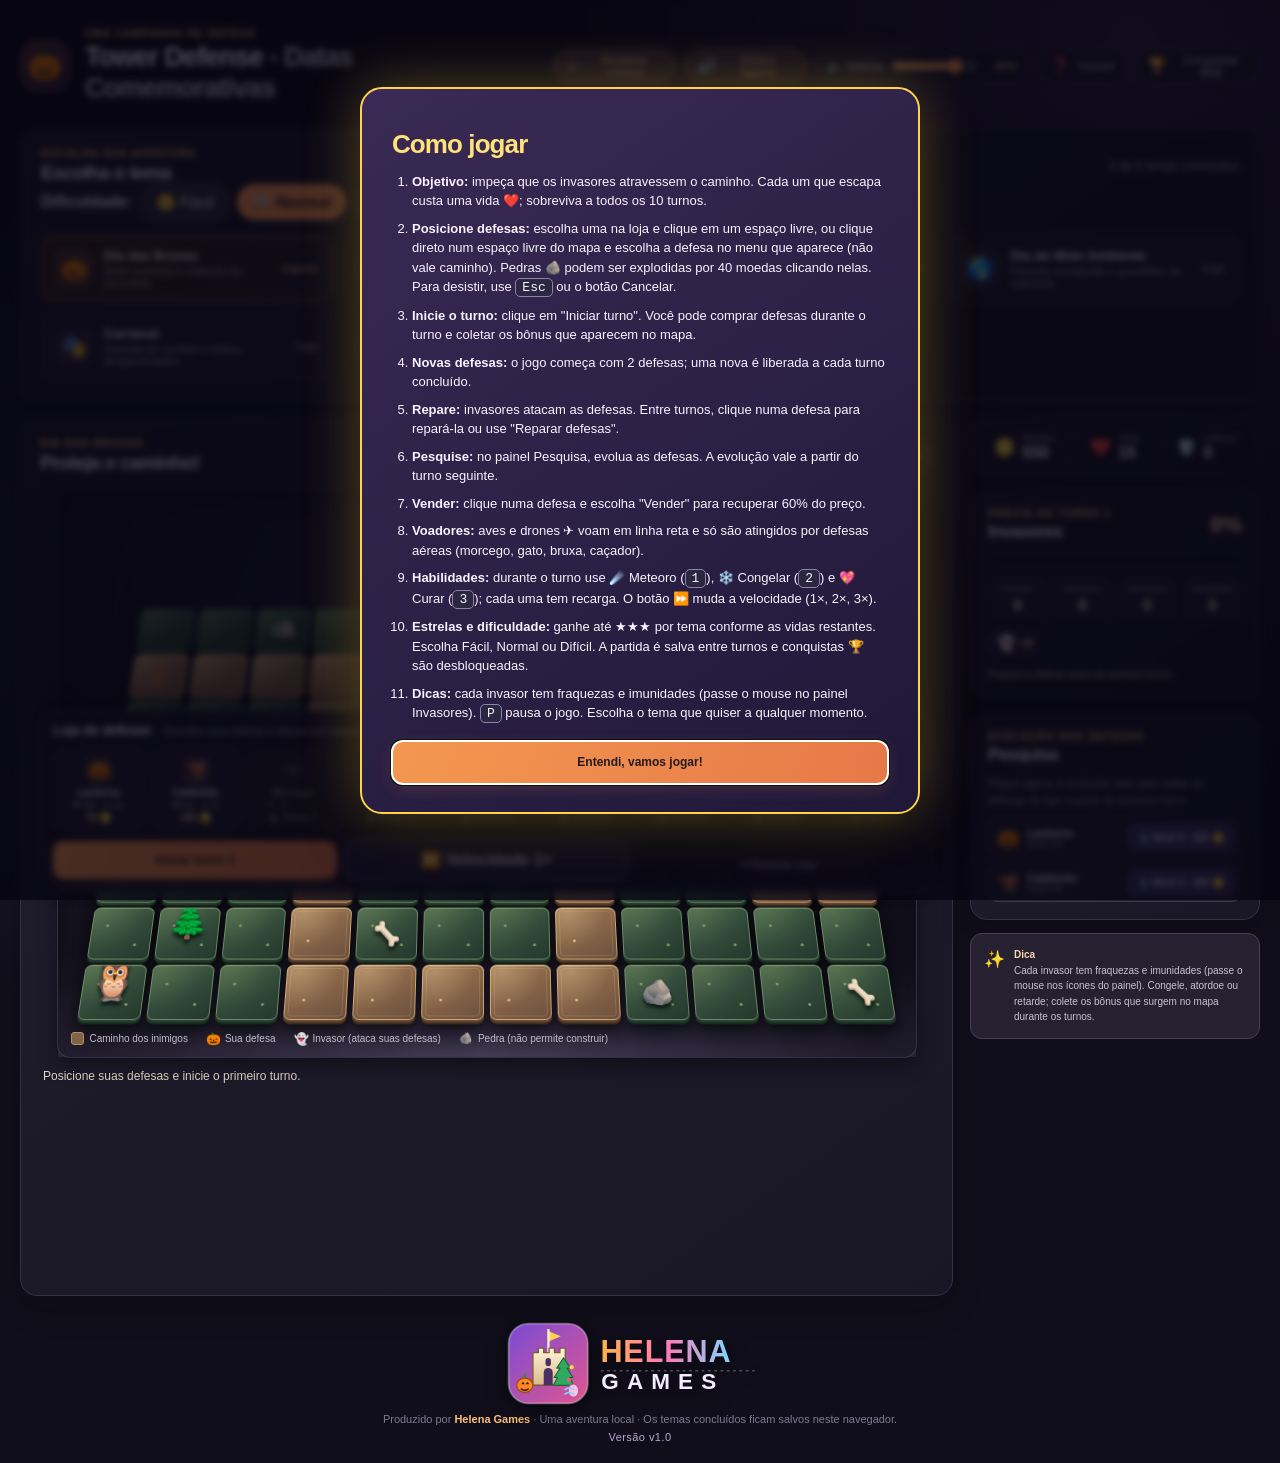
==== commit 7afabe50: "Melhorias de efeitos visuais." ====
--- a/index.html
+++ b/index.html
@@ -20,9 +20,9 @@
           <h1>Tower Defense <span>- Datas Comemorativas</span></h1>
         </div>
         <div class="header-actions">
-          <button class="music-toggle" id="music-toggle" type="button" aria-pressed="false">
+          <button class="music-toggle is-playing" id="music-toggle" type="button" aria-pressed="true">
             <span class="music-icon" aria-hidden="true">♫</span>
-            <span id="music-label">Ativar música</span>
+            <span id="music-label">Desativar música</span>
           </button>
           <button class="music-toggle is-playing" id="sfx-toggle" type="button" aria-pressed="true">
             <span class="music-icon" aria-hidden="true">🔊</span>
@@ -42,7 +42,6 @@
             <span class="music-icon" aria-hidden="true">🏆</span>
             <span>Conquistas <b id="achievements-count">0/12</b></span>
           </button>
-          <div class="local-badge"><span></span> Jogo local</div>
         </div>
       </header>
 
--- a/styles.css
+++ b/styles.css
@@ -159,18 +159,6 @@
   font-weight: 800;
   letter-spacing: 0.13em;
   text-transform: uppercase;
-}
-
-.local-badge {
-  display: flex;
-  align-items: center;
-  gap: 8px;
-  padding: 8px 12px;
-  border: 1px solid #343047;
-  border-radius: 99px;
-  background: #1b1828;
-  color: #d3cede;
-  font-size: 12px;
 }
 
 .music-toggle {
@@ -203,14 +191,6 @@
 
 .music-toggle.is-playing .music-icon {
   animation: music-pulse 650ms ease-in-out infinite alternate;
-}
-
-.local-badge span {
-  width: 7px;
-  height: 7px;
-  border-radius: 50%;
-  background: #7ed89a;
-  box-shadow: 0 0 10px #7ed89a99;
 }
 
 .panel {
@@ -774,6 +754,58 @@
   box-shadow: 0 0 6px currentColor;
 }
 
+.shockwave-ring {
+  position: absolute;
+  z-index: 29;
+  border: 2px solid var(--shock-color, #ff9a54);
+  border-radius: 50%;
+  box-shadow: 0 0 14px var(--shock-color, #ff9a54);
+  pointer-events: none;
+  transform: translate(-50%, -50%);
+  will-change: width, height, opacity;
+}
+
+.heal-pulse {
+  position: absolute;
+  z-index: 30;
+  width: 44px;
+  height: 44px;
+  border: 2px solid #52ffa8;
+  border-radius: 50%;
+  background: radial-gradient(circle, rgba(82, 255, 168, 0.45) 0%, rgba(82, 255, 168, 0.1) 55%, transparent 75%);
+  box-shadow: 0 0 16px #52ffa8, inset 0 0 8px #52ffa8;
+  pointer-events: none;
+  transform: translate(-50%, -50%);
+  will-change: transform, opacity;
+}
+
+.meteor-streak {
+  position: absolute;
+  z-index: 32;
+  font-size: 28px;
+  filter: drop-shadow(0 0 12px #ff4500) drop-shadow(0 0 24px #ffa500);
+  pointer-events: none;
+  will-change: transform, opacity;
+}
+
+.blizzard-flash {
+  position: absolute;
+  inset: 0;
+  z-index: 35;
+  background: radial-gradient(circle at 50% 50%, rgba(190, 240, 255, 0.42) 0%, rgba(100, 210, 255, 0.55) 80%);
+  border-radius: 17px;
+  pointer-events: none;
+}
+
+.heal-aura-flash {
+  position: absolute;
+  inset: 0;
+  z-index: 35;
+  background: radial-gradient(circle at 50% 50%, rgba(120, 255, 175, 0.35) 0%, rgba(50, 220, 130, 0.48) 80%);
+  border-radius: 17px;
+  pointer-events: none;
+}
+
 .board-legend {
   display: flex;
   flex-wrap: wrap;
@@ -1048,11 +1080,6 @@
     font-size: 23px;
   }
 
-  .local-badge {
-    padding: 7px 8px;
-    font-size: 10px;
-  }
-
   .header-actions {
     gap: 5px;
   }
@@ -1140,7 +1167,14 @@
 }
 
 .tower-entity.is-critical .tile-emoji {
-  filter: drop-shadow(0 4px 2px #140b0bb3) saturate(.5) brightness(.85);
+  filter: drop-shadow(0 4px 2px #140b0bb3) drop-shadow(0 0 8px #ff3b3bcc) saturate(.65);
+  animation: critical-tremor 1.1s ease-in-out infinite alternate !important;
+}
+
+@keyframes critical-tremor {
+  0% { transform: scale(1) rotate(-1.5deg); filter: drop-shadow(0 0 5px #ff333388) saturate(.6); }
+  50% { transform: scale(0.96) rotate(1.5deg); filter: drop-shadow(0 0 12px #ff2222ff) saturate(.85) brightness(1.2); }
+  100% { transform: scale(1) rotate(-1.5deg); filter: drop-shadow(0 0 5px #ff333388) saturate(.6); }
 }
 
 .tower-tombstone .tower-base {
@@ -1183,22 +1217,35 @@
 }
 
 .enemy-entity.st-slow .tile-emoji {
-  filter: drop-shadow(0 0 7px #5fe0ff) hue-rotate(150deg);
+  animation: slow-chilled 3.2s ease-in-out infinite !important;
+  filter: drop-shadow(0 0 8px #5fe0ff) drop-shadow(0 2px 4px #008cb3) hue-rotate(150deg) brightness(1.1);
+}
+
+@keyframes slow-chilled {
+  0%, 100% { transform: translateY(0) scale(0.97); }
+  35% { transform: translateY(-1px) scale(0.95) rotate(-1deg); }
+  70% { transform: translateY(1px) scale(0.97) rotate(1deg); }
 }
 
 .enemy-entity.st-freeze .tile-emoji {
-  animation: none;
-  filter: drop-shadow(0 0 9px #9fe8ff) saturate(.4) brightness(1.4) hue-rotate(160deg);
+  animation: none !important;
+  filter: drop-shadow(0 0 10px #9fe8ff) saturate(.35) brightness(1.4) hue-rotate(160deg);
 }
 
 .enemy-entity.st-freeze::after {
   position: absolute;
-  inset: 12% 14% 22%;
-  border: 1px solid #d8f6ff;
-  border-radius: 8px;
-  background: linear-gradient(135deg, #e5f9ff88, #8fd8ff44);
-  box-shadow: 0 0 10px #8fe0ff99;
+  inset: 10% 12% 20%;
+  border: 1.5px solid #d8f6ff;
+  border-radius: 9px;
+  background: linear-gradient(135deg, #e5f9ffaa 0%, #8fd8ff44 60%, #c8f0ff66 100%);
+  box-shadow: 0 0 12px #8fe0ffaa, inset 0 0 8px #ffffffaa;
   content: "";
+  animation: freeze-gleam 2s ease-in-out infinite alternate;
+}
+
+@keyframes freeze-gleam {
+  0% { box-shadow: 0 0 8px #8fe0ff88, inset 0 0 5px #ffffff88; opacity: 0.9; }
+  100% { box-shadow: 0 0 16px #b5f2ffcc, inset 0 0 10px #ffffffcc; opacity: 1; }
 }
 
 .enemy-entity.st-stun .tile-emoji {
@@ -1206,15 +1253,55 @@
 }
 
 .enemy-entity.st-burn .tile-emoji {
-  filter: drop-shadow(0 0 8px #ff7a2a) brightness(1.2);
+  animation: burn-flicker 420ms ease-in-out infinite alternate !important;
+  filter: drop-shadow(0 -3px 8px #ff4500) drop-shadow(0 0 12px #ff8c00) brightness(1.3);
+}
+
+@keyframes burn-flicker {
+  0% {
+    transform: scale(1, 1) rotate(-2deg);
+    filter: drop-shadow(0 -2px 6px #ff3700) drop-shadow(0 0 9px #ff7700) brightness(1.2);
+  }
+  50% {
+    transform: scale(0.96, 1.06) rotate(2deg);
+    filter: drop-shadow(0 -5px 12px #ff6600) drop-shadow(0 0 16px #ffcc00) brightness(1.45);
+  }
+  100% {
+    transform: scale(1.02, 0.97) rotate(-1deg);
+    filter: drop-shadow(0 -3px 7px #ff2200) drop-shadow(0 0 9px #ff5500) brightness(1.25);
+  }
 }
 
 .enemy-entity.st-poison .tile-emoji {
-  filter: drop-shadow(0 0 8px #7dff6a) hue-rotate(60deg);
+  animation: poison-bubble 1s ease-in-out infinite alternate !important;
+  filter: drop-shadow(0 0 8px #68ff52) hue-rotate(50deg);
+}
+
+@keyframes poison-bubble {
+  0% {
+    transform: scale(1, 1);
+    filter: drop-shadow(0 0 6px #4eff30) hue-rotate(45deg);
+  }
+  50% {
+    transform: scale(1.07, 0.93);
+    filter: drop-shadow(0 0 14px #a8ff3e) brightness(1.3) hue-rotate(75deg);
+  }
+  100% {
+    transform: scale(0.94, 1.05);
+    filter: drop-shadow(0 0 8px #5cff42) hue-rotate(55deg);
+  }
 }
 
 .enemy-entity.st-disarm .tile-emoji {
-  opacity: .72;
+  opacity: .78;
+  filter: grayscale(0.65) drop-shadow(0 0 6px #b0b0b0);
+  animation: disarm-flicker 800ms ease-in-out infinite alternate !important;
+}
+
+@keyframes disarm-flicker {
+  0% { transform: scale(1); opacity: .8; }
+  50% { transform: scale(0.93); opacity: .55; }
+  100% { transform: scale(1); opacity: .8; }
 }
 
 @keyframes stun-wobble {
@@ -1493,6 +1580,7 @@
 }
 
 .floating-text.text-bonus { color: #ffe27a; font-size: 16px; }
+.floating-text.text-upgrade { color: #ffd700; font-size: 16px; font-weight: 800; text-shadow: 0 0 10px #ffaa00, 0 2px 4px #000; }
 .floating-text.text-heal { color: #8affb0; }
 .floating-text.text-weak { color: #ffb25c; }
 .floating-text.text-crit { color: #ff5cd0; font-size: 17px; }
@@ -2076,9 +2164,15 @@
   top: -2px;
   left: 2px;
   color: #ffe27a;
-  font-size: 9px;
+  font-size: 10px;
   letter-spacing: -1px;
-  text-shadow: 0 1px 2px #000;
+  text-shadow: 0 1px 2px #000, 0 0 6px #ffa726;
+  animation: star-shine 2.4s ease-in-out infinite alternate;
+}
+
+@keyframes star-shine {
+  0% { transform: scale(1); filter: brightness(1); }
+  100% { transform: scale(1.18); filter: brightness(1.4) drop-shadow(0 0 4px #ffd700); }
 }
 
 .tile.rock-tile {
@@ -2569,8 +2663,24 @@
 body[data-theme="junina"] footer { color: #ffffffcc; }
 
 /* ===== Splash de novidades (fim de turno) ===== */
-.splash-card { max-width: 480px; text-align: left; }
+.splash-overlay {
+  overflow-y: auto;
+  padding: 16px;
+}
+.splash-card {
+  max-width: 480px;
+  width: min(92vw, 480px);
+  max-height: 85vh;
+  display: flex;
+  flex-direction: column;
+  text-align: left;
+}
 .splash-card h2 { text-align: center; }
+#splash-body {
+  overflow-y: auto;
+  max-height: 52vh;
+  padding-right: 4px;
+}
 .splash-section { margin: 12px 0; padding: 10px 12px; border-radius: 12px; background: rgba(255, 255, 255, .07); animation: splash-pop .4s ease-out both; }
 .splash-section:nth-child(2) { animation-delay: .12s; }
 .splash-section:nth-child(3) { animation-delay: .24s; }
